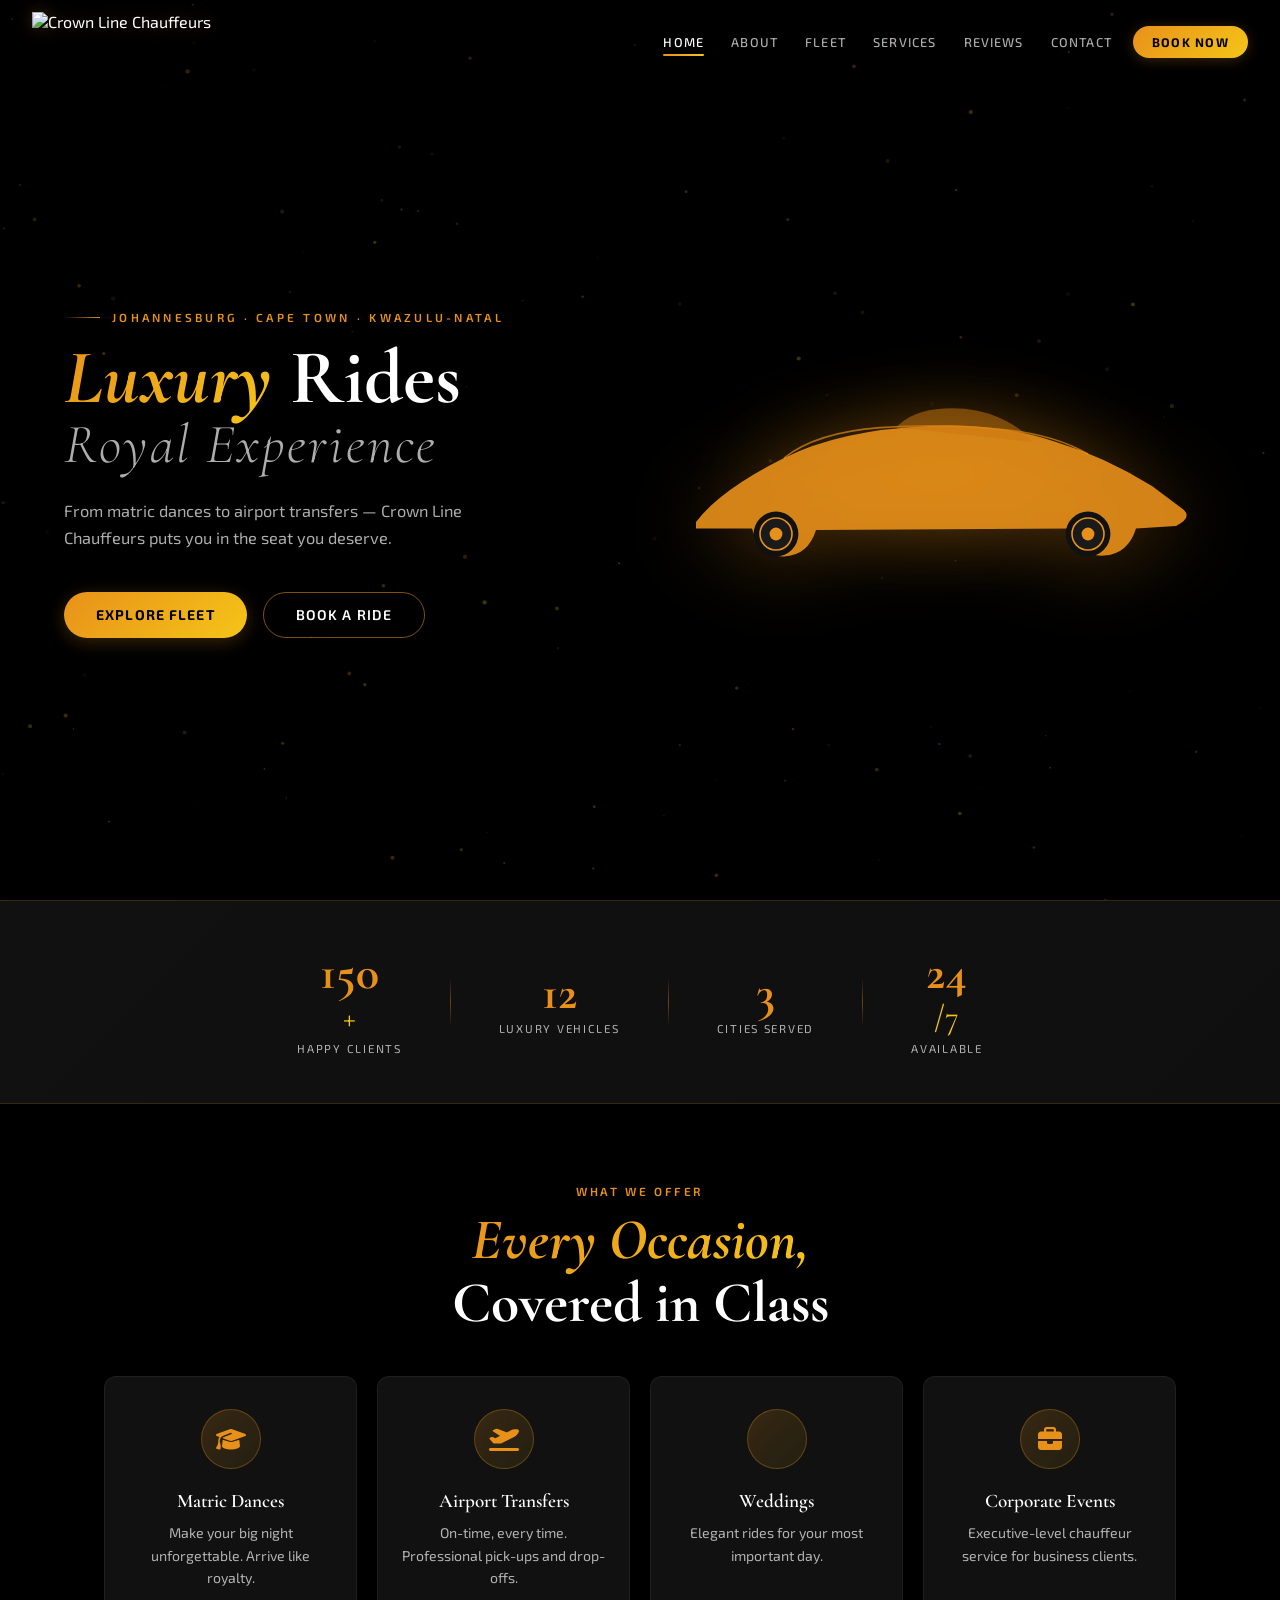
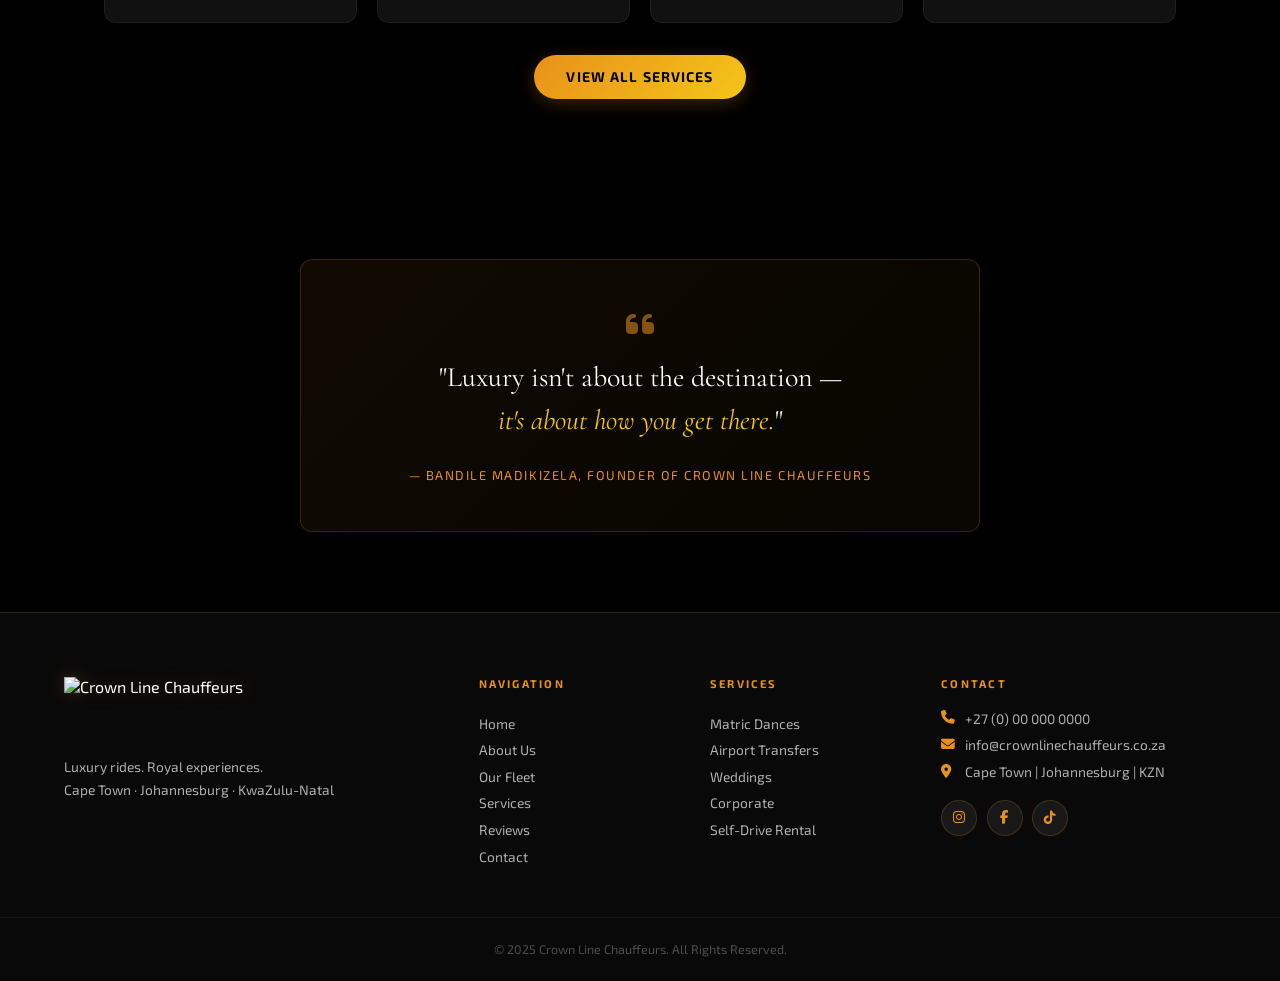
==== index.html @ db068419 "Add files via upload" ====
<!DOCTYPE html>
<html lang="en">
<head>
  <meta charset="UTF-8"/>
  <meta name="viewport" content="width=device-width, initial-scale=1.0"/>
  <title>Crown Line Chauffeurs — Luxury Rides, Royal Experience</title>
  <link rel="stylesheet" href="style.css"/>
  <link href="https://fonts.googleapis.com/css2?family=Cormorant+Garamond:ital,wght@0,300;0,400;0,600;0,700;1,300;1,400;1,600;1,700&family=Exo+2:wght@200;300;400;500;600;700&family=Bebas+Neue&display=swap" rel="stylesheet"/>
  <link rel="stylesheet" href="https://cdnjs.cloudflare.com/ajax/libs/font-awesome/6.5.0/css/all.min.css"/>
</head>
<body>
<canvas id="bgCanvas"></canvas>

<!-- PAGE TRANSITION WIPE -->
<div class="page-wipe" id="pageWipe"></div>

<!-- ══ NAVBAR ══ -->
<nav id="navbar">
  <div class="nav-inner">
    <a href="#" class="nav-logo" onclick="navigateTo('home');return false;">
      <img src="logo.png" alt="Crown Line Chauffeurs"/>
    </a>
    <button class="hamburger" id="hamburger" aria-label="Menu">
      <span></span><span></span><span></span>
    </button>
    <ul class="nav-links" id="navLinks">
      <li><a href="#" class="nav-link active" data-page="home"     onclick="navigateTo('home');return false;">Home</a></li>
      <li><a href="#" class="nav-link"        data-page="about"    onclick="navigateTo('about');return false;">About</a></li>
      <li><a href="#" class="nav-link"        data-page="fleet"    onclick="navigateTo('fleet');return false;">Fleet</a></li>
      <li><a href="#" class="nav-link"        data-page="services" onclick="navigateTo('services');return false;">Services</a></li>
      <li><a href="#" class="nav-link"        data-page="reviews"  onclick="navigateTo('reviews');return false;">Reviews</a></li>
      <li><a href="#" class="nav-link"        data-page="contact"  onclick="navigateTo('contact');return false;">Contact</a></li>
      <li><a href="#" class="nav-cta"                              onclick="navigateTo('contact');return false;">Book Now</a></li>
    </ul>
  </div>
</nav>

<!-- ══════════════ PAGE: HOME ══════════════ -->
<section id="page-home" class="page active">
  <div class="hero">
    <div class="hero-content reveal">
      <p class="hero-sub">Johannesburg · Cape Town · KwaZulu-Natal</p>
      <h1 class="hero-title"><em>Luxury</em> Rides<br/><span>Royal Experience</span></h1>
      <p class="hero-desc">From matric dances to airport transfers — Crown Line Chauffeurs puts you in the seat you deserve.</p>
      <div class="hero-btns">
        <button class="btn-primary" onclick="navigateTo('fleet')">Explore Fleet</button>
        <button class="btn-outline" onclick="navigateTo('contact')">Book a Ride</button>
      </div>
    </div>
    <div class="hero-car reveal-right">
      <div class="car-glow"></div>
      <svg class="car-svg" viewBox="0 0 700 280" fill="none" xmlns="http://www.w3.org/2000/svg">
        <path d="M50 200 Q80 160 160 120 Q230 85 340 80 Q430 76 500 100 Q560 118 620 155 L660 185 Q670 195 650 205 L600 208 Q590 240 560 242 Q530 244 520 208 L200 210 Q190 242 160 243 Q130 244 120 208 L50 208 Z" fill="#E8911A" opacity="0.9"/>
        <path d="M160 120 Q200 88 280 82 Q360 76 440 85 Q500 92 540 115" stroke="#FF9F1C" stroke-width="2" fill="none" opacity="0.6"/>
        <path d="M300 82 Q320 60 360 58 Q400 56 430 70 Q460 84 470 100" fill="#CC7A10" opacity="0.5"/>
        <ellipse cx="150" cy="215" rx="28" ry="28" fill="#111"/>
        <ellipse cx="150" cy="215" rx="20" ry="20" fill="#1a1a1a" stroke="#E8911A" stroke-width="2"/>
        <ellipse cx="150" cy="215" rx="8" ry="8" fill="#E8911A"/>
        <ellipse cx="540" cy="215" rx="28" ry="28" fill="#111"/>
        <ellipse cx="540" cy="215" rx="20" ry="20" fill="#1a1a1a" stroke="#E8911A" stroke-width="2"/>
        <ellipse cx="540" cy="215" rx="8" ry="8" fill="#E8911A"/>
      </svg>
    </div>
  </div>

  <!-- STATS -->
  <div class="stats-strip reveal-up">
    <div class="stat-item"><span class="stat-num" data-target="150">0</span><span class="stat-plus">+</span><span class="stat-label">Happy Clients</span></div>
    <div class="stat-divider"></div>
    <div class="stat-item"><span class="stat-num" data-target="12">0</span><span class="stat-label">Luxury Vehicles</span></div>
    <div class="stat-divider"></div>
    <div class="stat-item"><span class="stat-num" data-target="3">0</span><span class="stat-label">Cities Served</span></div>
    <div class="stat-divider"></div>
    <div class="stat-item"><span class="stat-num" data-target="24">0</span><span class="stat-plus">/7</span><span class="stat-label">Available</span></div>
  </div>

  <!-- SERVICE TEASERS -->
  <div class="home-services">
    <p class="section-tag">What We Offer</p>
    <h2 class="section-title"><em>Every Occasion,</em><br/>Covered in Class</h2>
    <div class="services-grid-home">
      <div class="s-card reveal-up" style="--delay:0s"><div class="s-icon"><i class="fas fa-graduation-cap"></i></div><h3>Matric Dances</h3><p>Make your big night unforgettable. Arrive like royalty.</p></div>
      <div class="s-card reveal-up" style="--delay:0.1s"><div class="s-icon"><i class="fas fa-plane-departure"></i></div><h3>Airport Transfers</h3><p>On-time, every time. Professional pick-ups and drop-offs.</p></div>
      <div class="s-card reveal-up" style="--delay:0.2s"><div class="s-icon"><i class="fas fa-rings-wedding"></i></div><h3>Weddings</h3><p>Elegant rides for your most important day.</p></div>
      <div class="s-card reveal-up" style="--delay:0.3s"><div class="s-icon"><i class="fas fa-briefcase"></i></div><h3>Corporate Events</h3><p>Executive-level chauffeur service for business clients.</p></div>
    </div>
    <button class="btn-primary" onclick="navigateTo('services')" style="margin-top:2rem;">View All Services</button>
  </div>

  <!-- QUOTE -->
  <div class="quote-section reveal-up">
    <div class="quote-inner">
      <i class="fas fa-quote-left quote-icon"></i>
      <blockquote>"Luxury isn't about the destination —<br/><em>it's about how you get there.</em>"</blockquote>
      <p class="quote-author">— Bandile Madikizela, Founder of Crown Line Chauffeurs</p>
    </div>
  </div>
</section>

<!-- ══════════════ PAGE: ABOUT ══════════════ -->
<section id="page-about" class="page">
  <div class="page-header">
    <p class="section-tag">Our Story</p>
    <h2 class="section-title"><em>Who We Are</em></h2>
  </div>
  <div class="about-grid">
    <div class="about-image-col reveal">
      <div class="about-img-frame">
        <img id="bandilePhoto" src="" alt="Bandile Madikizela — Founder"/>
      </div>
      <div class="about-accent-box"><span class="accent-num">2+</span><span class="accent-text">Years of Excellence</span></div>
    </div>
    <div class="about-text-col reveal">
      <p class="section-tag">The Crown Line Story</p>
      <h3 class="about-heading">From Passion to<br/><em>Prestige</em></h3>
      <p class="about-body">Crown Line Chauffeurs was born from one man's deep love for cars. Bandile Madikizela, the founder and driving force behind the brand, grew up with an unshakeable passion for automobiles — their power, their elegance, and the feeling they create.</p>
      <p class="about-body">In 2023, Bandile turned that passion into purpose. He wanted to give everyone — not just the ultra-wealthy — a chance to experience the thrill and luxury of being driven in a world-class vehicle. Whether it's a matric dance, a wedding, a corporate event, or simply a journey in style, Crown Line Chauffeurs delivers that royal experience every single time.</p>
      <p class="about-body">Today, Crown Line operates across Cape Town, Johannesburg and KwaZulu-Natal — with a hand-picked fleet of premium vehicles, a team of professional chauffeurs, and an unwavering commitment to making every ride extraordinary.</p>
      <div class="about-values">
        <div class="value-pill"><i class="fas fa-shield-halved"></i> Safety First</div>
        <div class="value-pill"><i class="fas fa-star"></i> Premium Quality</div>
        <div class="value-pill"><i class="fas fa-clock"></i> Always On Time</div>
        <div class="value-pill"><i class="fas fa-handshake"></i> White-Glove Service</div>
      </div>
    </div>
  </div>

  <!-- BANDILE PROFILE -->
  <div class="martin-section reveal-up">
    <div class="martin-card">
      <div class="martin-avatar">
        <img id="bandileAvatar" src="" alt="Bandile Madikizela"/>
      </div>
      <div class="martin-info">
        <h3>Bandile Madikizela</h3>
        <p class="martin-role">Founder &amp; CEO</p>
        <p class="martin-bio">"I started Crown Line because I believe everyone deserves to experience the feeling of arriving in style. Cars aren't just machines — they're experiences. And I want every client to feel that from the moment we pick them up."</p>
        <div class="martin-socials">
          <a href="#"><i class="fab fa-instagram"></i></a>
          <a href="#"><i class="fab fa-linkedin-in"></i></a>
          <a href="#"><i class="fab fa-whatsapp"></i></a>
        </div>
      </div>
    </div>
  </div>

  <!-- TIMELINE -->
  <div class="timeline-section">
    <p class="section-tag">Milestones</p>
    <h2 class="section-title">Our <em>Journey</em></h2>
    <div class="timeline">
      <div class="t-item reveal-up" style="--delay:0s"><div class="t-dot"></div><div class="t-content"><span class="t-year">2023</span><h4>Crown Line Founded</h4><p>Bandile launched Crown Line Chauffeurs in Cape Town with a single vehicle and a vision to redefine luxury transport.</p></div></div>
      <div class="t-item reveal-up" style="--delay:0.15s"><div class="t-dot"></div><div class="t-content"><span class="t-year">2023</span><h4>First Matric Dance Season</h4><p>Served 30+ students in their first matric season across the Western Cape — the reviews were glowing.</p></div></div>
      <div class="t-item reveal-up" style="--delay:0.3s"><div class="t-dot"></div><div class="t-content"><span class="t-year">2024</span><h4>Expansion to Johannesburg</h4><p>Opened operations in Joburg — bringing Crown Line luxury to the economic capital of South Africa.</p></div></div>
      <div class="t-item reveal-up" style="--delay:0.45s"><div class="t-dot"></div><div class="t-content"><span class="t-year">2024</span><h4>KwaZulu-Natal Launch</h4><p>Extended the fleet and footprint to KZN — serving Durban and surrounding areas with the same Crown Line excellence.</p></div></div>
      <div class="t-item reveal-up" style="--delay:0.6s"><div class="t-dot"></div><div class="t-content"><span class="t-year">2025</span><h4>150+ Clients &amp; Counting</h4><p>A national brand built on word-of-mouth, passion and an obsession with every detail.</p></div></div>
    </div>
  </div>
</section>

<!-- ══════════════ PAGE: FLEET ══════════════ -->
<section id="page-fleet" class="page">
  <div class="page-header">
    <p class="section-tag">Our Collection</p>
    <h2 class="section-title"><em>The Fleet</em></h2>
  </div>
  <div class="fleet-filters">
    <button class="filter-btn active" data-filter="all">All Vehicles</button>
    <button class="filter-btn" data-filter="sedan">Sedan</button>
    <button class="filter-btn" data-filter="suv">SUV</button>
    <button class="filter-btn" data-filter="luxury">Luxury</button>
    <button class="filter-btn" data-filter="sport">Sport</button>
  </div>
  <div class="fleet-grid" id="fleetGrid"></div>
  <div class="fleet-empty" id="fleetEmpty" style="display:none;"><i class="fas fa-car-side"></i><p>No vehicles in this category yet.</p></div>
  <!-- CAR MODAL -->
  <div class="car-modal" id="carModal">
    <div class="car-modal-inner">
      <button class="modal-close" onclick="closeCarModal()"><i class="fas fa-times"></i></button>
      <div class="modal-img-wrap"><img id="modalImg" src="" alt=""/><div class="modal-badge" id="modalCategory"></div></div>
      <div class="modal-details">
        <h2 id="modalName"></h2>
        <p id="modalYear" class="modal-year"></p>
        <div class="modal-specs" id="modalSpecs"></div>
        <p id="modalDesc" class="modal-desc"></p>
        <div class="modal-price" id="modalPrice"></div>
        <button class="btn-primary" onclick="navigateTo('contact');closeCarModal()">Book This Vehicle</button>
      </div>
    </div>
  </div>
</section>

<!-- ══════════════ PAGE: SERVICES ══════════════ -->
<section id="page-services" class="page">
  <div class="page-header">
    <p class="section-tag">What We Do</p>
    <h2 class="section-title"><em>Our Services</em></h2>
  </div>
  <div class="services-hero-text reveal"><p>At Crown Line Chauffeurs, we go beyond car rentals. We craft experiences. Every detail — from the vehicle you choose to the moment we open your door — is designed to exceed your expectations.</p></div>
  <div class="services-big-grid">
    <div class="srv-big-card reveal-up" style="--delay:0s">
      <div class="srv-icon-wrap"><i class="fas fa-graduation-cap"></i></div>
      <div class="srv-content"><h3>Matric Dances</h3><p>Your matric dance is a once-in-a-lifetime moment. We make sure your arrival matches the occasion.</p>
        <ul><li><i class="fas fa-check"></i> Red carpet arrival experience</li><li><i class="fas fa-check"></i> Decorated vehicles on request</li><li><i class="fas fa-check"></i> Professional chauffeur in formal attire</li><li><i class="fas fa-check"></i> Return drop-off included</li></ul>
      </div>
    </div>
    <div class="srv-big-card reveal-up" style="--delay:0.1s">
      <div class="srv-icon-wrap"><i class="fas fa-plane-departure"></i></div>
      <div class="srv-content"><h3>Airport Transfers</h3><p>Start and end your journey the right way. We track your flight and ensure a seamless experience.</p>
        <ul><li><i class="fas fa-check"></i> Flight tracking included</li><li><i class="fas fa-check"></i> Meet &amp; greet at arrivals</li><li><i class="fas fa-check"></i> Luggage assistance</li><li><i class="fas fa-check"></i> All major airports covered</li></ul>
      </div>
    </div>
    <div class="srv-big-card reveal-up" style="--delay:0.2s">
      <div class="srv-icon-wrap"><i class="fas fa-rings-wedding"></i></div>
      <div class="srv-content"><h3>Weddings &amp; Events</h3><p>Elegant, beautifully presented vehicles and professional chauffeurs for your most important day.</p>
        <ul><li><i class="fas fa-check"></i> Ribbon &amp; floral decoration</li><li><i class="fas fa-check"></i> Multi-vehicle packages</li><li><i class="fas fa-check"></i> Bridal party transport</li><li><i class="fas fa-check"></i> Venue coordination</li></ul>
      </div>
    </div>
    <div class="srv-big-card reveal-up" style="--delay:0.3s">
      <div class="srv-icon-wrap"><i class="fas fa-briefcase"></i></div>
      <div class="srv-content"><h3>Corporate &amp; Executive</h3><p>Impress clients and partners with world-class transport. Strict confidentiality guaranteed.</p>
        <ul><li><i class="fas fa-check"></i> Discretion guaranteed</li><li><i class="fas fa-check"></i> Wi-Fi equipped vehicles</li><li><i class="fas fa-check"></i> Corporate billing available</li><li><i class="fas fa-check"></i> Monthly retainer packages</li></ul>
      </div>
    </div>
    <div class="srv-big-card reveal-up" style="--delay:0.4s">
      <div class="srv-icon-wrap"><i class="fas fa-champagne-glasses"></i></div>
      <div class="srv-content"><h3>Celebrations &amp; Night Out</h3><p>Birthdays, anniversaries, year-end functions — arrive and depart in true Crown Line fashion.</p>
        <ul><li><i class="fas fa-check"></i> Flexible hours</li><li><i class="fas fa-check"></i> Multiple stops included</li><li><i class="fas fa-check"></i> Complimentary refreshments</li><li><i class="fas fa-check"></i> Safe, sober chauffeur always</li></ul>
      </div>
    </div>
    <div class="srv-big-card reveal-up" style="--delay:0.5s">
      <div class="srv-icon-wrap"><i class="fas fa-key"></i></div>
      <div class="srv-content"><h3>Self-Drive Rental</h3><p>Prefer the wheel yourself? Our select fleet is available for self-drive with full insurance cover.</p>
        <ul><li><i class="fas fa-check"></i> Full insurance included</li><li><i class="fas fa-check"></i> Daily &amp; weekend rates</li><li><i class="fas fa-check"></i> Valid SA licence required</li><li><i class="fas fa-check"></i> Delivery to your location</li></ul>
      </div>
    </div>
  </div>
  <!-- PRICING -->
  <div class="pricing-strip reveal-up">
    <div class="pricing-header"><p class="section-tag">Transparent Pricing</p><h2 class="section-title">Simple <em>Packages</em></h2></div>
    <div class="pricing-cards">
      <div class="price-card">
        <p class="price-tier">Standard</p>
        <div class="price-amount">From <span>R1,200</span></div>
        <p class="price-sub">per event / transfer</p>
        <ul><li>Executive Sedan</li><li>Professional Chauffeur</li><li>Up to 3 Hours</li><li>Water Provided</li></ul>
        <button class="btn-outline" onclick="navigateTo('contact')">Enquire</button>
      </div>
      <div class="price-card featured">
        <p class="price-badge">Most Popular</p>
        <p class="price-tier">Premium</p>
        <div class="price-amount">From <span>R2,500</span></div>
        <p class="price-sub">per event / transfer</p>
        <ul><li>Luxury SUV or Sedan</li><li>Senior Chauffeur</li><li>Up to 6 Hours</li><li>Refreshments Included</li><li>Meet &amp; Greet</li></ul>
        <button class="btn-primary" onclick="navigateTo('contact')">Book Now</button>
      </div>
      <div class="price-card">
        <p class="price-tier">Elite</p>
        <div class="price-amount">From <span>R4,500</span></div>
        <p class="price-sub">per event / transfer</p>
        <ul><li>Top-Tier Exotic Vehicle</li><li>Personal Chauffeur</li><li>Full Day (10h)</li><li>Full Hospitality Package</li><li>Red Carpet Service</li></ul>
        <button class="btn-outline" onclick="navigateTo('contact')">Enquire</button>
      </div>
    </div>
  </div>
</section>

<!-- ══════════════ PAGE: REVIEWS ══════════════ -->
<section id="page-reviews" class="page">
  <div class="page-header">
    <p class="section-tag">Client Testimonials</p>
    <h2 class="section-title">What People <em>Say</em></h2>
  </div>
  <div class="reviews-intro reveal-up"><p>Every Crown Line ride is crafted to exceed expectations. Don't take our word for it — here's what our clients across South Africa have to say.</p></div>

  <!-- STAR RATING SUMMARY -->
  <div class="rating-summary reveal-up">
    <div class="rating-score">4.9</div>
    <div class="rating-right">
      <div class="stars-row"><i class="fas fa-star"></i><i class="fas fa-star"></i><i class="fas fa-star"></i><i class="fas fa-star"></i><i class="fas fa-star-half-stroke"></i></div>
      <p>Based on 120+ verified reviews</p>
      <div class="rating-platforms">
        <span><i class="fab fa-google"></i> Google</span>
        <span><i class="fab fa-facebook-f"></i> Facebook</span>
        <span><i class="fab fa-instagram"></i> Instagram</span>
      </div>
    </div>
  </div>

  <!-- REVIEWS GRID -->
  <div class="reviews-grid">
    <div class="review-card reveal-up" style="--delay:0s">
      <div class="review-header">
        <div class="reviewer-avatar" style="background:linear-gradient(135deg,#E8911A,#F5C518)">TM</div>
        <div><p class="reviewer-name">Thandi Mokoena</p><p class="reviewer-loc"><i class="fas fa-location-dot"></i> Cape Town</p></div>
        <div class="review-stars"><i class="fas fa-star"></i><i class="fas fa-star"></i><i class="fas fa-star"></i><i class="fas fa-star"></i><i class="fas fa-star"></i></div>
      </div>
      <p class="review-tag">Matric Dance</p>
      <p class="review-text">"My daughter's matric dance arrival was absolutely incredible. The car was immaculate, the chauffeur was professional and so kind. She felt like a celebrity. 100% will be using Crown Line again!"</p>
      <p class="review-date">November 2024</p>
    </div>
    <div class="review-card reveal-up" style="--delay:0.1s">
      <div class="review-header">
        <div class="reviewer-avatar" style="background:linear-gradient(135deg,#3a7bd5,#00d2ff)">KN</div>
        <div><p class="reviewer-name">Kagiso Nkosi</p><p class="reviewer-loc"><i class="fas fa-location-dot"></i> Johannesburg</p></div>
        <div class="review-stars"><i class="fas fa-star"></i><i class="fas fa-star"></i><i class="fas fa-star"></i><i class="fas fa-star"></i><i class="fas fa-star"></i></div>
      </div>
      <p class="review-tag">Corporate Transfer</p>
      <p class="review-text">"Used Crown Line for a high-profile client pickup from OR Tambo. Punctual, discreet, and the vehicle was spotless. Our client was beyond impressed. Crown Line is now our go-to for all executive transport."</p>
      <p class="review-date">August 2024</p>
    </div>
    <div class="review-card reveal-up" style="--delay:0.2s">
      <div class="review-header">
        <div class="reviewer-avatar" style="background:linear-gradient(135deg,#f953c6,#b91d73)">NZ</div>
        <div><p class="reviewer-name">Nokwanda Zulu</p><p class="reviewer-loc"><i class="fas fa-location-dot"></i> KwaZulu-Natal</p></div>
        <div class="review-stars"><i class="fas fa-star"></i><i class="fas fa-star"></i><i class="fas fa-star"></i><i class="fas fa-star"></i><i class="fas fa-star"></i></div>
      </div>
      <p class="review-tag">Wedding</p>
      <p class="review-text">"Words cannot describe how beautiful everything was. The Range Rover was decorated exactly as I asked, and the chauffeur made us feel so special. Our whole bridal party arrived in pure class. Thank you Bandile and the team!"</p>
      <p class="review-date">June 2024</p>
    </div>
    <div class="review-card reveal-up" style="--delay:0.3s">
      <div class="review-header">
        <div class="reviewer-avatar" style="background:linear-gradient(135deg,#11998e,#38ef7d)">LD</div>
        <div><p class="reviewer-name">Liam de Villiers</p><p class="reviewer-loc"><i class="fas fa-location-dot"></i> Cape Town</p></div>
        <div class="review-stars"><i class="fas fa-star"></i><i class="fas fa-star"></i><i class="fas fa-star"></i><i class="fas fa-star"></i><i class="fas fa-star"></i></div>
      </div>
      <p class="review-tag">Airport Transfer</p>
      <p class="review-text">"Booked a late-night airport pickup and was genuinely shocked at how smooth it was. My driver tracked my flight and was waiting before I even reached arrivals. Comfortable, professional and honestly the best airport experience I've had in SA."</p>
      <p class="review-date">October 2024</p>
    </div>
    <div class="review-card reveal-up" style="--delay:0.4s">
      <div class="review-header">
        <div class="reviewer-avatar" style="background:linear-gradient(135deg,#f7971e,#ffd200)">PM</div>
        <div><p class="reviewer-name">Priya Maharaj</p><p class="reviewer-loc"><i class="fas fa-location-dot"></i> Durban, KZN</p></div>
        <div class="review-stars"><i class="fas fa-star"></i><i class="fas fa-star"></i><i class="fas fa-star"></i><i class="fas fa-star"></i><i class="fas fa-star"></i></div>
      </div>
      <p class="review-tag">Birthday Celebration</p>
      <p class="review-text">"Surprised my mum with a Crown Line experience for her 60th birthday and she was in tears — happy tears! The Bentley was breathtaking and the chauffeur even had flowers waiting inside. This company goes above and beyond."</p>
      <p class="review-date">March 2024</p>
    </div>
    <div class="review-card reveal-up" style="--delay:0.5s">
      <div class="review-header">
        <div class="reviewer-avatar" style="background:linear-gradient(135deg,#834d9b,#d04ed6)">SM</div>
        <div><p class="reviewer-name">Sipho Mahlangu</p><p class="reviewer-loc"><i class="fas fa-location-dot"></i> Johannesburg</p></div>
        <div class="review-stars"><i class="fas fa-star"></i><i class="fas fa-star"></i><i class="fas fa-star"></i><i class="fas fa-star"></i><i class="fas fa-star-half-stroke"></i></div>
      </div>
      <p class="review-tag">Self-Drive Rental</p>
      <p class="review-text">"Rented the AMG GT for the weekend — best decision of my life. The car was in perfect condition, no hidden fees, and the delivery to my door was seamless. Crown Line treats you like family. Already planning my next rental."</p>
      <p class="review-date">January 2025</p>
    </div>
  </div>

  <!-- CTA -->
  <div class="reviews-cta reveal-up">
    <h3>Ready to Write Your Own <em>Story?</em></h3>
    <p>Join over 150 satisfied clients who've experienced the Crown Line difference.</p>
    <button class="btn-primary" onclick="navigateTo('contact')">Book Your Ride <i class="fas fa-arrow-right"></i></button>
  </div>
</section>

<!-- ══════════════ PAGE: CONTACT ══════════════ -->
<section id="page-contact" class="page">
  <div class="page-header">
    <p class="section-tag">Get In Touch</p>
    <h2 class="section-title"><em>Book Your Ride</em></h2>
  </div>
  <div class="contact-grid">
    <div class="contact-info-col reveal">
      <h3>Let's Make It <em>Happen</em></h3>
      <p>Ready to experience the Crown Line difference? We're nationwide — reach out whichever way suits you best.</p>

      <!-- LOCATIONS -->
      <div class="locations-block">
        <div class="location-item active-loc">
          <div class="loc-dot"></div>
          <div>
            <strong>Cape Town <span class="hq-badge">HQ</span></strong>
            <p>Western Cape — Our home base &amp; flagship operation</p>
          </div>
        </div>
        <div class="location-item">
          <div class="loc-dot"></div>
          <div>
            <strong>Johannesburg</strong>
            <p>Gauteng — Serving Joburg &amp; surrounding areas</p>
          </div>
        </div>
        <div class="location-item">
          <div class="loc-dot"></div>
          <div>
            <strong>KwaZulu-Natal</strong>
            <p>Durban &amp; surrounds — Premium rides across KZN</p>
          </div>
        </div>
      </div>

      <div class="contact-details">
        <div class="contact-item"><div class="c-icon"><i class="fas fa-phone"></i></div><div><span>Call Us</span><a href="tel:+27000000000">+27 (0) 00 000 0000</a></div></div>
        <div class="contact-item"><div class="c-icon"><i class="fab fa-whatsapp"></i></div><div><span>WhatsApp</span><a href="https://wa.me/27000000000">Chat on WhatsApp</a></div></div>
        <div class="contact-item"><div class="c-icon"><i class="fas fa-envelope"></i></div><div><span>Email</span><a href="mailto:info@crownlinechauffeurs.co.za">info@crownlinechauffeurs.co.za</a></div></div>
      </div>
      <div class="social-row">
        <a href="#" class="social-icon"><i class="fab fa-instagram"></i></a>
        <a href="#" class="social-icon"><i class="fab fa-facebook-f"></i></a>
        <a href="#" class="social-icon"><i class="fab fa-tiktok"></i></a>
        <a href="#" class="social-icon"><i class="fab fa-whatsapp"></i></a>
      </div>
    </div>
    <div class="contact-form-col reveal">
      <form class="contact-form" id="contactForm" onsubmit="handleFormSubmit(event)">
        <div class="form-row">
          <div class="form-group"><label>Full Name</label><input type="text" placeholder="Your Name" required/></div>
          <div class="form-group"><label>Phone Number</label><input type="tel" placeholder="+27 000 000 000" required/></div>
        </div>
        <div class="form-group"><label>Email Address</label><input type="email" placeholder="yourname@email.com" required/></div>
        <div class="form-row">
          <div class="form-group"><label>Service</label><select required><option value="">Select a Service</option><option>Matric Dance</option><option>Airport Transfer</option><option>Wedding</option><option>Corporate Event</option><option>Celebration / Night Out</option><option>Self-Drive Rental</option><option>Other</option></select></div>
          <div class="form-group"><label>Event Date</label><input type="date" required/></div>
        </div>
        <div class="form-row">
          <div class="form-group"><label>Your City</label><select><option value="">Select City</option><option>Cape Town</option><option>Johannesburg</option><option>KwaZulu-Natal / Durban</option><option>Other</option></select></div>
          <div class="form-group"><label>Vehicle Preference</label><select><option value="">Any Vehicle</option><option>Sedan</option><option>SUV</option><option>Luxury / Exotic</option><option>No Preference</option></select></div>
        </div>
        <div class="form-group"><label>Message</label><textarea rows="4" placeholder="Tell us more about your booking requirements..."></textarea></div>
        <button type="submit" class="btn-primary full-width">Send Enquiry <i class="fas fa-arrow-right"></i></button>
      </form>
      <div class="form-success" id="formSuccess" style="display:none;">
        <i class="fas fa-circle-check"></i>
        <h3>Enquiry Sent!</h3>
        <p>Thank you for reaching out. Bandile and the Crown Line team will be in touch within 24 hours.</p>
      </div>
    </div>
  </div>
</section>

<!-- ══ FOOTER ══ -->
<footer id="siteFooter">
  <div class="footer-inner">
    <div class="footer-brand">
      <img src="logo.png" alt="Crown Line Chauffeurs" class="footer-logo"/>
      <p>Luxury rides. Royal experiences.<br/>Cape Town · Johannesburg · KwaZulu-Natal</p>
    </div>
    <div class="footer-links"><h4>Navigation</h4>
      <a href="#" onclick="navigateTo('home')">Home</a>
      <a href="#" onclick="navigateTo('about')">About Us</a>
      <a href="#" onclick="navigateTo('fleet')">Our Fleet</a>
      <a href="#" onclick="navigateTo('services')">Services</a>
      <a href="#" onclick="navigateTo('reviews')">Reviews</a>
      <a href="#" onclick="navigateTo('contact')">Contact</a>
    </div>
    <div class="footer-links"><h4>Services</h4>
      <a href="#" onclick="navigateTo('services')">Matric Dances</a>
      <a href="#" onclick="navigateTo('services')">Airport Transfers</a>
      <a href="#" onclick="navigateTo('services')">Weddings</a>
      <a href="#" onclick="navigateTo('services')">Corporate</a>
      <a href="#" onclick="navigateTo('services')">Self-Drive Rental</a>
    </div>
    <div class="footer-contact-col"><h4>Contact</h4>
      <p><i class="fas fa-phone"></i> +27 (0) 00 000 0000</p>
      <p><i class="fas fa-envelope"></i> info@crownlinechauffeurs.co.za</p>
      <p><i class="fas fa-location-dot"></i> Cape Town | Johannesburg | KZN</p>
      <div class="footer-socials">
        <a href="#"><i class="fab fa-instagram"></i></a>
        <a href="#"><i class="fab fa-facebook-f"></i></a>
        <a href="#"><i class="fab fa-tiktok"></i></a>
      </div>
    </div>
  </div>
  <div class="footer-bottom">
    <p>© 2025 Crown Line Chauffeurs. All Rights Reserved.</p>
  </div>
</footer>

<!-- CAR MODAL (outside section so it overlays everything) -->
<div class="toast" id="toast"></div>

<script>
  // Inject Bandile photo
  const BANDILE_SRC = "[data-uri]";
  document.addEventListener('DOMContentLoaded', () => {
    const els = document.querySelectorAll('#bandilePhoto, #bandileAvatar');
    els.forEach(el => el.src = BANDILE_SRC);
  });
</script>
<script src="script.js"></script>
</body>
</html>
---- style.css ----
:root {
  --black:#000000;--dark:#090909;--dark2:#111111;--dark3:#181818;
  --orange:#E8911A;--orange-lite:#FF9F1C;--gold:#F5C518;
  --white:#FFFFFF;--white-dim:rgba(255,255,255,0.68);
  --orange-glow:rgba(232,145,26,0.25);
  --nav-h:80px;
  --font-display:'Cormorant Garamond',Georgia,serif;
  --font-ui:'Exo 2',sans-serif;
  --font-impact:'Bebas Neue',sans-serif;
  --radius:12px;--radius-sm:8px;--ease:cubic-bezier(0.4,0,0.2,1);
}
*,*::before,*::after{box-sizing:border-box;margin:0;padding:0}
html{scroll-behavior:smooth}
body{font-family:var(--font-ui);background:var(--black);color:var(--white);min-height:100vh;overflow-x:hidden}
a{text-decoration:none;color:inherit}img{max-width:100%;display:block}
button{cursor:pointer;border:none;outline:none;background:none;font-family:var(--font-ui)}
ul{list-style:none}
input,select,textarea{font-family:var(--font-ui);background:var(--dark3);border:1px solid rgba(255,255,255,0.1);color:var(--white);border-radius:var(--radius-sm);padding:0.75rem 1rem;width:100%;font-size:0.95rem;transition:border-color 0.3s,box-shadow 0.3s;outline:none}
input:focus,select:focus,textarea:focus{border-color:var(--orange);box-shadow:0 0 0 3px var(--orange-glow)}
select option{background:var(--dark3)}textarea{resize:vertical}
#bgCanvas{position:fixed;inset:0;z-index:0;pointer-events:none;opacity:0.45}

/* PAGE WIPE */
.page-wipe{position:fixed;inset:0;z-index:1800;background:linear-gradient(135deg,#000 0%,#1a0800 50%,#000 100%);pointer-events:none;transform:scaleX(0);transform-origin:left}
.page-wipe.wiping-in{animation:wipe-in 0.36s var(--ease) forwards}
.page-wipe.wiping-out{animation:wipe-out 0.36s var(--ease) forwards}
@keyframes wipe-in{from{transform:scaleX(0);transform-origin:left}to{transform:scaleX(1)}}
@keyframes wipe-out{from{transform:scaleX(1);transform-origin:right}to{transform:scaleX(0)}}

/* NAVBAR */
#navbar{position:fixed;top:0;left:0;right:0;z-index:900;height:var(--nav-h);padding:0 2rem;transition:background 0.3s,box-shadow 0.3s}
#navbar.scrolled{background:rgba(0,0,0,0.94);backdrop-filter:blur(20px);box-shadow:0 1px 0 rgba(232,145,26,0.25),0 4px 32px rgba(0,0,0,0.8)}
.nav-inner{max-width:1300px;margin:0 auto;height:100%;display:flex;align-items:center;justify-content:space-between;gap:1rem}
.nav-logo img{height:56px;width:auto;object-fit:contain;filter:drop-shadow(0 0 8px var(--orange-glow));transition:filter 0.3s,transform 0.3s}
.nav-logo:hover img{filter:drop-shadow(0 0 16px var(--orange));transform:scale(1.04)}
.nav-links{display:flex;align-items:center;gap:0.1rem;list-style:none}
.nav-link{font-size:0.8rem;font-weight:500;letter-spacing:0.09em;text-transform:uppercase;color:var(--white-dim);padding:0.5rem 0.8rem;border-radius:var(--radius-sm);position:relative;transition:color 0.25s}
.nav-link::after{content:'';position:absolute;bottom:2px;left:50%;right:50%;height:2px;background:linear-gradient(90deg,var(--orange),var(--gold));border-radius:2px;transition:left 0.3s var(--ease),right 0.3s var(--ease)}
.nav-link:hover,.nav-link.active{color:var(--white)}
.nav-link:hover::after,.nav-link.active::after{left:0.8rem;right:0.8rem}
.nav-cta{font-size:0.78rem;font-weight:700;letter-spacing:0.1em;text-transform:uppercase;padding:0.55rem 1.2rem;border-radius:50px;background:linear-gradient(135deg,var(--orange),var(--gold));color:var(--black);margin-left:0.4rem;transition:transform 0.25s,box-shadow 0.25s;box-shadow:0 2px 14px var(--orange-glow)}
.nav-cta:hover{transform:translateY(-2px);box-shadow:0 6px 24px rgba(232,145,26,0.5)}
.hamburger{display:none;flex-direction:column;gap:5px;padding:4px;z-index:10}
.hamburger span{display:block;width:26px;height:2px;background:var(--orange);border-radius:2px;transition:transform 0.3s,opacity 0.3s}
.hamburger.open span:nth-child(1){transform:translateY(7px) rotate(45deg)}
.hamburger.open span:nth-child(2){opacity:0}
.hamburger.open span:nth-child(3){transform:translateY(-7px) rotate(-45deg)}

/* PAGES */
.page{display:none;min-height:100vh;padding-top:var(--nav-h);position:relative;z-index:1}
.page.active{display:block;animation:page-fade-in 0.5s ease forwards}
@keyframes page-fade-in{from{opacity:0;transform:translateY(14px)}to{opacity:1;transform:translateY(0)}}

/* BUTTONS */
.btn-primary{display:inline-flex;align-items:center;gap:0.5rem;background:linear-gradient(135deg,var(--orange),var(--gold));color:var(--black);font-family:var(--font-ui);font-weight:700;font-size:0.88rem;letter-spacing:0.08em;text-transform:uppercase;padding:0.85rem 2rem;border-radius:50px;border:none;cursor:pointer;transition:transform 0.25s,box-shadow 0.25s;box-shadow:0 4px 18px var(--orange-glow);white-space:nowrap}
.btn-primary:hover{transform:translateY(-3px);box-shadow:0 8px 30px rgba(232,145,26,0.55)}
.btn-outline{display:inline-flex;align-items:center;gap:0.5rem;background:transparent;color:var(--white);font-family:var(--font-ui);font-weight:600;font-size:0.88rem;letter-spacing:0.08em;text-transform:uppercase;padding:0.83rem 2rem;border-radius:50px;border:1.5px solid rgba(232,145,26,0.55);cursor:pointer;transition:all 0.25s;white-space:nowrap}
.btn-outline:hover{border-color:var(--orange);color:var(--orange);background:var(--orange-glow);transform:translateY(-3px)}
.full-width{width:100%;justify-content:center}

/* TYPOGRAPHY */
.section-tag{font-size:0.74rem;font-weight:600;letter-spacing:0.22em;text-transform:uppercase;color:var(--orange);margin-bottom:0.7rem}
.section-title{font-family:var(--font-display);font-weight:700;font-size:clamp(2rem,5vw,3.6rem);line-height:1.1;color:var(--white);margin-bottom:1.5rem}
.section-title em{font-style:italic;background:linear-gradient(135deg,var(--orange),var(--gold));-webkit-background-clip:text;-webkit-text-fill-color:transparent;background-clip:text}
.page-header{padding:3.5rem 2rem 2rem;text-align:center;max-width:760px;margin:0 auto}

/* HOME */
.hero{min-height:calc(100vh - var(--nav-h));display:grid;grid-template-columns:1fr 1fr;align-items:center;gap:2rem;padding:2rem 5% 4rem;max-width:1280px;margin:0 auto}
.hero-sub{font-size:0.73rem;font-weight:600;letter-spacing:0.28em;text-transform:uppercase;color:var(--orange);margin-bottom:1rem;display:flex;align-items:center;gap:0.75rem}
.hero-sub::before{content:'';display:block;width:36px;height:1.5px;background:linear-gradient(90deg,transparent,var(--orange))}
.hero-title{font-family:var(--font-display);font-weight:700;font-size:clamp(3rem,6vw,5.5rem);line-height:1;margin-bottom:1.5rem}
.hero-title em{font-style:italic;background:linear-gradient(135deg,var(--orange),var(--gold));-webkit-background-clip:text;-webkit-text-fill-color:transparent;background-clip:text}
.hero-title span{display:block;font-style:italic;font-weight:300;font-size:0.72em;color:var(--white-dim);letter-spacing:0.04em}
.hero-desc{font-size:1.02rem;line-height:1.7;color:var(--white-dim);max-width:440px;margin-bottom:2.5rem}
.hero-btns{display:flex;gap:1rem;flex-wrap:wrap}
.hero-car{position:relative;display:flex;align-items:center;justify-content:center}
.car-glow{position:absolute;width:80%;height:60%;background:radial-gradient(ellipse at center,rgba(232,145,26,0.35) 0%,transparent 70%);filter:blur(40px);animation:glow-pulse 3s ease-in-out infinite alternate;border-radius:50%}
@keyframes glow-pulse{from{opacity:0.6;transform:scale(0.95)}to{opacity:1;transform:scale(1.05)}}
.car-svg{width:100%;max-width:560px;animation:car-float 4s ease-in-out infinite alternate;filter:drop-shadow(0 8px 40px rgba(232,145,26,0.3))}
@keyframes car-float{from{transform:translateY(0)}to{transform:translateY(-18px)}}
.stats-strip{background:linear-gradient(135deg,var(--dark2),#0f0f0f);border-top:1px solid rgba(232,145,26,0.18);border-bottom:1px solid rgba(232,145,26,0.18);padding:2rem 5%;display:flex;align-items:center;justify-content:center;gap:0;flex-wrap:wrap}
.stat-item{display:flex;flex-direction:column;align-items:center;padding:1rem 3rem}
.stat-num{font-family:var(--font-display);font-size:3rem;font-weight:700;color:var(--orange);line-height:1}
.stat-plus{font-family:var(--font-display);font-size:2rem;color:var(--gold);vertical-align:super}
.stat-label{font-size:0.72rem;letter-spacing:0.15em;text-transform:uppercase;color:var(--white-dim);margin-top:0.3rem}
.stat-divider{width:1px;height:50px;background:linear-gradient(to bottom,transparent,rgba(232,145,26,0.4),transparent)}
.home-services{padding:5rem 5%;text-align:center;max-width:1200px;margin:0 auto}
.services-grid-home{display:grid;grid-template-columns:repeat(4,1fr);gap:1.25rem;margin-top:2.5rem}
.s-card{background:var(--dark2);border:1px solid rgba(255,255,255,0.06);border-radius:var(--radius);padding:2rem 1.5rem;text-align:center;transition:transform 0.3s,border-color 0.3s,box-shadow 0.3s;cursor:default}
.s-card:hover{transform:translateY(-8px);border-color:rgba(232,145,26,0.4);box-shadow:0 8px 32px var(--orange-glow)}
.s-icon{width:60px;height:60px;border-radius:50%;background:linear-gradient(135deg,rgba(232,145,26,0.18),rgba(245,197,24,0.08));display:flex;align-items:center;justify-content:center;margin:0 auto 1.25rem;font-size:1.5rem;color:var(--orange);border:1px solid rgba(232,145,26,0.3);transition:background 0.3s,transform 0.3s}
.s-card:hover .s-icon{background:linear-gradient(135deg,var(--orange),var(--gold));color:var(--black);transform:scale(1.1)}
.s-card h3{font-family:var(--font-display);font-weight:600;font-size:1.2rem;margin-bottom:0.6rem}
.s-card p{font-size:0.88rem;color:var(--white-dim);line-height:1.6}
.quote-section{padding:5rem 5%;text-align:center}
.quote-inner{max-width:680px;margin:0 auto;padding:3rem;border-radius:var(--radius);background:linear-gradient(135deg,rgba(232,145,26,0.07),rgba(245,197,24,0.03));border:1px solid rgba(232,145,26,0.2)}
.quote-icon{font-size:2rem;color:var(--orange);opacity:0.55;margin-bottom:1rem}
blockquote{font-family:var(--font-display);font-size:clamp(1.3rem,3vw,1.75rem);font-weight:400;line-height:1.55}
blockquote em{font-style:italic;color:var(--gold)}
.quote-author{margin-top:1.5rem;font-size:0.8rem;color:var(--orange);letter-spacing:0.12em;text-transform:uppercase}

/* ABOUT */
.about-grid{display:grid;grid-template-columns:1fr 1.6fr;gap:4rem;align-items:start;padding:2rem 5% 4rem;max-width:1200px;margin:0 auto}
.about-image-col{position:relative}
.about-img-frame{border-radius:var(--radius);overflow:hidden;background:var(--dark3);border:1px solid rgba(232,145,26,0.25);max-width:380px;box-shadow:0 0 60px var(--orange-glow)}
.about-img-frame img{width:100%;height:auto;object-fit:cover;display:block}
.about-accent-box{position:absolute;bottom:-1.5rem;right:-1.5rem;background:linear-gradient(135deg,var(--orange),var(--gold));color:var(--black);padding:1.5rem;border-radius:var(--radius);text-align:center;box-shadow:0 8px 32px rgba(232,145,26,0.4)}
.accent-num{display:block;font-family:var(--font-display);font-size:2.5rem;font-weight:700;line-height:1}
.accent-text{font-size:0.7rem;font-weight:700;letter-spacing:0.08em;text-transform:uppercase;display:block;margin-top:0.3rem}
.about-heading{font-family:var(--font-display);font-size:clamp(1.9rem,3vw,2.6rem);font-weight:700;margin-bottom:1.5rem;line-height:1.2}
.about-heading em{font-style:italic;background:linear-gradient(135deg,var(--orange),var(--gold));-webkit-background-clip:text;-webkit-text-fill-color:transparent;background-clip:text}
.about-body{font-size:0.97rem;line-height:1.8;color:var(--white-dim);margin-bottom:1rem}
.about-values{display:flex;flex-wrap:wrap;gap:0.75rem;margin-top:2rem}
.value-pill{display:inline-flex;align-items:center;gap:0.5rem;padding:0.5rem 1rem;border-radius:50px;background:var(--dark3);border:1px solid rgba(232,145,26,0.28);font-size:0.82rem;font-weight:600;color:var(--orange);transition:background 0.25s,transform 0.25s}
.value-pill:hover{background:var(--orange-glow);transform:translateY(-2px)}
.martin-section{padding:4rem 5%;max-width:900px;margin:0 auto}
.martin-card{background:var(--dark2);border:1px solid rgba(232,145,26,0.2);border-radius:var(--radius);padding:2.5rem;display:flex;gap:2rem;align-items:flex-start}
.martin-avatar{flex-shrink:0;width:110px;height:110px;border-radius:50%;overflow:hidden;border:2.5px solid var(--orange);box-shadow:0 0 24px var(--orange-glow)}
.martin-avatar img{width:100%;height:100%;object-fit:cover;object-position:top center}
.martin-info h3{font-family:var(--font-display);font-size:1.8rem;font-weight:700;margin-bottom:0.1rem}
.martin-role{font-size:0.76rem;letter-spacing:0.15em;text-transform:uppercase;color:var(--orange);margin-bottom:1rem}
.martin-bio{font-family:var(--font-display);font-style:italic;font-size:1.05rem;line-height:1.7;color:var(--white-dim);margin-bottom:1rem}
.martin-socials{display:flex;gap:0.75rem}
.martin-socials a{width:38px;height:38px;border-radius:50%;background:var(--dark3);border:1px solid rgba(232,145,26,0.3);display:flex;align-items:center;justify-content:center;color:var(--orange);font-size:1rem;transition:all 0.25s}
.martin-socials a:hover{background:var(--orange);color:var(--black);transform:translateY(-3px)}
.timeline-section{padding:4rem 5% 6rem;text-align:center;max-width:760px;margin:0 auto}
.timeline{margin-top:3rem;text-align:left}
.t-item{display:flex;gap:1.5rem;margin-bottom:2.5rem;position:relative}
.t-item:not(:last-child) .t-dot::after{content:'';position:absolute;top:28px;left:11px;width:2px;height:calc(100% + 10px);background:linear-gradient(to bottom,var(--orange),transparent)}
.t-dot{position:relative;width:24px;height:24px;border-radius:50%;background:linear-gradient(135deg,var(--orange),var(--gold));flex-shrink:0;margin-top:0.2rem;box-shadow:0 0 12px var(--orange-glow)}
.t-year{font-family:var(--font-impact);font-size:1rem;letter-spacing:0.2em;color:var(--orange);display:block;margin-bottom:0.3rem}
.t-content h4{font-family:var(--font-display);font-weight:600;font-size:1.2rem;margin-bottom:0.4rem}
.t-content p{font-size:0.9rem;color:var(--white-dim);line-height:1.6}

/* FLEET */
.fleet-filters{display:flex;gap:0.5rem;flex-wrap:wrap;padding:0 5% 2rem;justify-content:center;max-width:1200px;margin:0 auto}
.filter-btn{padding:0.55rem 1.25rem;border-radius:50px;font-size:0.78rem;font-weight:600;letter-spacing:0.09em;text-transform:uppercase;background:var(--dark2);border:1px solid rgba(255,255,255,0.1);color:var(--white-dim);transition:all 0.25s;cursor:pointer}
.filter-btn:hover{border-color:var(--orange);color:var(--orange)}
.filter-btn.active{background:linear-gradient(135deg,var(--orange),var(--gold));color:var(--black);border-color:transparent;box-shadow:0 4px 16px var(--orange-glow)}
.fleet-grid{display:grid;grid-template-columns:repeat(3,1fr);gap:1.5rem;padding:0 5% 5rem;max-width:1280px;margin:0 auto}
.fleet-empty{text-align:center;padding:4rem 2rem;color:var(--white-dim)}
.fleet-empty i{font-size:3rem;color:var(--orange);opacity:0.3;margin-bottom:1rem}
.car-card{background:var(--dark2);border:1px solid rgba(255,255,255,0.07);border-radius:var(--radius);overflow:hidden;transition:transform 0.3s,border-color 0.3s,box-shadow 0.3s;cursor:pointer}
.car-card:hover{transform:translateY(-8px);border-color:rgba(232,145,26,0.45);box-shadow:0 16px 48px rgba(232,145,26,0.2)}
.car-img-wrap{position:relative;overflow:hidden;aspect-ratio:16/9;background:var(--dark3)}
.car-img-wrap img{width:100%;height:100%;object-fit:cover;transition:transform 0.6s ease}
.car-card:hover .car-img-wrap img{transform:scale(1.06)}
.car-badge{position:absolute;top:0.75rem;right:0.75rem;background:linear-gradient(135deg,var(--orange),var(--gold));color:var(--black);font-size:0.62rem;font-weight:800;letter-spacing:0.12em;text-transform:uppercase;padding:0.26rem 0.7rem;border-radius:50px}
.car-body{padding:1.25rem 1.5rem 1.5rem}
.car-year{font-size:0.68rem;letter-spacing:0.15em;text-transform:uppercase;color:var(--orange);margin-bottom:0.3rem}
.car-name{font-family:var(--font-display);font-weight:700;font-size:1.3rem;margin-bottom:0.75rem;line-height:1.2}
.car-specs{display:flex;gap:0.7rem;flex-wrap:wrap;margin-bottom:1rem}
.spec-pill{display:flex;align-items:center;gap:0.4rem;font-size:0.74rem;color:var(--white-dim);background:var(--dark3);border:1px solid rgba(255,255,255,0.08);border-radius:50px;padding:0.26rem 0.72rem}
.spec-pill i{color:var(--orange);font-size:0.66rem}
.car-footer{display:flex;align-items:center;justify-content:space-between;padding-top:1rem;border-top:1px solid rgba(255,255,255,0.06)}
.car-price{font-family:var(--font-display);font-size:1.4rem;font-weight:700;color:var(--orange)}
.car-price small{font-size:0.66rem;font-family:var(--font-ui);font-weight:400;color:var(--white-dim);display:block}
.car-view-btn{font-size:0.74rem;font-weight:700;letter-spacing:0.08em;text-transform:uppercase;color:var(--orange);display:flex;align-items:center;gap:0.4rem;transition:gap 0.25s,color 0.25s}
.car-card:hover .car-view-btn{gap:0.7rem;color:var(--gold)}
.car-modal{display:none;position:fixed;inset:0;z-index:1000;background:rgba(0,0,0,0.92);backdrop-filter:blur(10px);align-items:center;justify-content:center;padding:1rem}
.car-modal.open{display:flex}
.car-modal-inner{background:var(--dark2);border:1px solid rgba(232,145,26,0.3);border-radius:var(--radius);max-width:800px;width:100%;overflow:hidden;position:relative;animation:modal-in 0.32s ease;display:grid;grid-template-columns:1fr 1fr;max-height:90vh;overflow-y:auto}
@keyframes modal-in{from{opacity:0;transform:scale(0.96) translateY(20px)}to{opacity:1;transform:scale(1) translateY(0)}}
.modal-img-wrap{position:relative;aspect-ratio:1;background:var(--dark3)}
.modal-img-wrap img{width:100%;height:100%;object-fit:cover}
.modal-badge{position:absolute;bottom:1rem;left:1rem;background:linear-gradient(135deg,var(--orange),var(--gold));color:var(--black);font-size:0.66rem;font-weight:800;letter-spacing:0.12em;text-transform:uppercase;padding:0.26rem 0.86rem;border-radius:50px}
.modal-details{padding:2rem;display:flex;flex-direction:column;gap:0.75rem}
.modal-details h2{font-family:var(--font-display);font-size:1.8rem;font-weight:700}
.modal-year{font-size:0.7rem;letter-spacing:0.15em;text-transform:uppercase;color:var(--orange)}
.modal-specs{display:flex;flex-wrap:wrap;gap:0.5rem}
.modal-desc{font-size:0.9rem;color:var(--white-dim);line-height:1.6}
.modal-price{font-family:var(--font-display);font-size:2rem;font-weight:700;color:var(--orange)}
.modal-close{position:absolute;top:1rem;right:1rem;width:36px;height:36px;border-radius:50%;background:rgba(0,0,0,0.7);border:1px solid rgba(255,255,255,0.15);color:var(--white);font-size:0.9rem;display:flex;align-items:center;justify-content:center;z-index:2;transition:background 0.25s,color 0.25s}
.modal-close:hover{background:var(--orange);color:var(--black)}

/* SERVICES */
.services-hero-text{max-width:680px;margin:0 auto;text-align:center;font-size:1.05rem;line-height:1.8;color:var(--white-dim);padding:0 5% 3rem}
.services-big-grid{display:grid;grid-template-columns:repeat(2,1fr);gap:1.5rem;padding:0 5% 5rem;max-width:1200px;margin:0 auto}
.srv-big-card{background:var(--dark2);border:1px solid rgba(255,255,255,0.07);border-radius:var(--radius);padding:2rem;display:flex;gap:1.5rem;transition:transform 0.3s,border-color 0.3s,box-shadow 0.3s}
.srv-big-card:hover{transform:translateY(-6px);border-color:rgba(232,145,26,0.4);box-shadow:0 8px 32px var(--orange-glow)}
.srv-icon-wrap{width:56px;height:56px;border-radius:12px;background:linear-gradient(135deg,rgba(232,145,26,0.18),rgba(245,197,24,0.08));border:1px solid rgba(232,145,26,0.28);flex-shrink:0;display:flex;align-items:center;justify-content:center;font-size:1.4rem;color:var(--orange);transition:all 0.25s}
.srv-big-card:hover .srv-icon-wrap{background:linear-gradient(135deg,var(--orange),var(--gold));color:var(--black);transform:rotate(5deg) scale(1.1)}
.srv-content h3{font-family:var(--font-display);font-weight:700;font-size:1.3rem;margin-bottom:0.5rem}
.srv-content p{font-size:0.88rem;color:var(--white-dim);line-height:1.7;margin-bottom:1rem}
.srv-content ul{display:flex;flex-direction:column;gap:0.4rem}
.srv-content li{font-size:0.83rem;color:var(--white-dim);display:flex;align-items:center;gap:0.6rem}
.srv-content li i{color:var(--orange);font-size:0.68rem}
.pricing-strip{padding:4rem 5% 6rem;background:linear-gradient(135deg,var(--dark2) 0%,var(--black) 100%);border-top:1px solid rgba(232,145,26,0.12)}
.pricing-header{text-align:center;margin-bottom:3rem}
.pricing-cards{display:grid;grid-template-columns:repeat(3,1fr);gap:1.5rem;max-width:1000px;margin:0 auto}
.price-card{background:var(--dark3);border:1px solid rgba(255,255,255,0.08);border-radius:var(--radius);padding:2.5rem 2rem;text-align:center;position:relative;transition:transform 0.3s,box-shadow 0.3s}
.price-card:hover{transform:translateY(-6px);box-shadow:0 8px 32px rgba(0,0,0,0.5)}
.price-card.featured{border-color:var(--orange);background:linear-gradient(135deg,rgba(232,145,26,0.08),rgba(245,197,24,0.03));box-shadow:0 0 40px var(--orange-glow);transform:scale(1.04)}
.price-card.featured:hover{transform:scale(1.04) translateY(-6px)}
.price-badge{position:absolute;top:-1px;left:50%;transform:translateX(-50%);background:linear-gradient(135deg,var(--orange),var(--gold));color:var(--black);font-size:0.62rem;font-weight:800;letter-spacing:0.12em;text-transform:uppercase;padding:0.26rem 1rem;border-radius:0 0 8px 8px}
.price-tier{font-family:var(--font-impact);letter-spacing:0.2em;font-size:1.1rem;color:var(--orange);margin-bottom:0.75rem}
.price-amount{font-size:0.95rem;color:var(--white-dim);margin-bottom:0.25rem}
.price-amount span{font-family:var(--font-display);font-size:2.4rem;font-weight:700;color:var(--white)}
.price-sub{font-size:0.73rem;color:var(--white-dim);margin-bottom:1.5rem}
.price-card ul{text-align:left;margin-bottom:2rem;display:flex;flex-direction:column;gap:0.6rem}
.price-card li{font-size:0.86rem;color:var(--white-dim);padding:0.4rem 0;border-bottom:1px solid rgba(255,255,255,0.05)}

/* REVIEWS */
.reviews-intro{max-width:640px;margin:0 auto;text-align:center;font-size:1.05rem;line-height:1.8;color:var(--white-dim);padding:0 5% 2.5rem}
.rating-summary{display:flex;align-items:center;gap:2rem;justify-content:center;padding:1rem 5% 2.5rem}
.rating-score{font-family:var(--font-display);font-size:5rem;font-weight:700;color:var(--orange);line-height:1}
.rating-right p{font-size:0.85rem;color:var(--white-dim);margin:0.4rem 0}
.stars-row{display:flex;gap:4px;font-size:1.3rem;color:var(--gold);margin-bottom:0.4rem}
.rating-platforms{display:flex;gap:0.75rem;margin-top:0.6rem;flex-wrap:wrap}
.rating-platforms span{display:flex;align-items:center;gap:0.4rem;font-size:0.78rem;color:var(--white-dim);background:var(--dark3);padding:0.28rem 0.75rem;border-radius:50px;border:1px solid rgba(255,255,255,0.08)}
.rating-platforms span i{color:var(--orange)}
.reviews-grid{display:grid;grid-template-columns:repeat(3,1fr);gap:1.5rem;padding:0 5% 4rem;max-width:1280px;margin:0 auto}
.review-card{background:var(--dark2);border:1px solid rgba(255,255,255,0.07);border-radius:var(--radius);padding:1.75rem;transition:transform 0.3s,border-color 0.3s,box-shadow 0.3s}
.review-card:hover{transform:translateY(-6px);border-color:rgba(232,145,26,0.35);box-shadow:0 8px 32px var(--orange-glow)}
.review-header{display:flex;align-items:center;gap:0.9rem;margin-bottom:0.75rem}
.reviewer-avatar{width:44px;height:44px;border-radius:50%;display:flex;align-items:center;justify-content:center;font-size:0.84rem;font-weight:700;color:var(--black);flex-shrink:0}
.reviewer-name{font-weight:600;font-size:0.95rem;margin-bottom:0.15rem}
.reviewer-loc{font-size:0.74rem;color:var(--white-dim);display:flex;align-items:center;gap:0.3rem}
.reviewer-loc i{color:var(--orange);font-size:0.64rem}
.review-stars{margin-left:auto;display:flex;gap:2px;font-size:0.76rem;color:var(--gold);flex-shrink:0}
.review-tag{display:inline-block;font-size:0.66rem;font-weight:700;letter-spacing:0.12em;text-transform:uppercase;color:var(--orange);background:rgba(232,145,26,0.1);border:1px solid rgba(232,145,26,0.25);border-radius:50px;padding:0.2rem 0.7rem;margin-bottom:0.85rem}
.review-text{font-family:var(--font-display);font-size:1rem;font-style:italic;line-height:1.65;color:var(--white-dim);margin-bottom:1rem}
.review-date{font-size:0.72rem;letter-spacing:0.1em;text-transform:uppercase;color:rgba(255,255,255,0.3)}
.reviews-cta{text-align:center;padding:2rem 5% 5rem}
.reviews-cta h3{font-family:var(--font-display);font-size:clamp(1.8rem,3vw,2.5rem);font-weight:700;margin-bottom:0.75rem}
.reviews-cta h3 em{font-style:italic;background:linear-gradient(135deg,var(--orange),var(--gold));-webkit-background-clip:text;-webkit-text-fill-color:transparent;background-clip:text}
.reviews-cta p{font-size:1rem;color:var(--white-dim);margin-bottom:2rem}

/* CONTACT */
.contact-grid{display:grid;grid-template-columns:1fr 1.4fr;gap:4rem;padding:2rem 5% 6rem;max-width:1200px;margin:0 auto;align-items:start}
.contact-info-col h3{font-family:var(--font-display);font-size:2rem;font-weight:700;margin-bottom:1rem}
.contact-info-col h3 em{font-style:italic;background:linear-gradient(135deg,var(--orange),var(--gold));-webkit-background-clip:text;-webkit-text-fill-color:transparent;background-clip:text}
.contact-info-col>p{font-size:0.97rem;line-height:1.8;color:var(--white-dim);margin-bottom:1.75rem}
.locations-block{margin-bottom:2rem;display:flex;flex-direction:column;gap:0.9rem}
.location-item{display:flex;align-items:flex-start;gap:1rem;padding:1rem 1.25rem;border-radius:var(--radius-sm);background:var(--dark3);border:1px solid rgba(255,255,255,0.06);transition:border-color 0.25s}
.location-item.active-loc{border-color:rgba(232,145,26,0.4);background:linear-gradient(135deg,rgba(232,145,26,0.07),transparent)}
.loc-dot{width:10px;height:10px;border-radius:50%;background:var(--orange);margin-top:4px;flex-shrink:0;box-shadow:0 0 8px var(--orange)}
.location-item strong{display:flex;align-items:center;gap:0.5rem;font-size:0.95rem;margin-bottom:0.2rem}
.location-item p{font-size:0.82rem;color:var(--white-dim)}
.hq-badge{font-size:0.58rem;font-weight:800;letter-spacing:0.1em;text-transform:uppercase;background:linear-gradient(135deg,var(--orange),var(--gold));color:var(--black);padding:0.14rem 0.5rem;border-radius:4px}
.contact-details{display:flex;flex-direction:column;gap:1.25rem;margin-bottom:2rem}
.contact-item{display:flex;align-items:flex-start;gap:1rem}
.c-icon{width:44px;height:44px;border-radius:var(--radius-sm);background:linear-gradient(135deg,rgba(232,145,26,0.14),rgba(245,197,24,0.07));border:1px solid rgba(232,145,26,0.28);display:flex;align-items:center;justify-content:center;color:var(--orange);font-size:1rem;flex-shrink:0}
.contact-item span{display:block;font-size:0.68rem;letter-spacing:0.12em;text-transform:uppercase;color:var(--orange);margin-bottom:0.2rem}
.contact-item a,.contact-item p{font-size:0.92rem;color:var(--white-dim);transition:color 0.25s}
.contact-item a:hover{color:var(--orange)}
.social-row{display:flex;gap:0.75rem}
.social-icon{width:42px;height:42px;border-radius:50%;background:var(--dark3);border:1px solid rgba(232,145,26,0.28);display:flex;align-items:center;justify-content:center;color:var(--orange);font-size:1rem;transition:all 0.25s}
.social-icon:hover{background:linear-gradient(135deg,var(--orange),var(--gold));color:var(--black);border-color:transparent;transform:translateY(-3px);box-shadow:0 4px 16px var(--orange-glow)}
.contact-form{background:var(--dark2);border:1px solid rgba(255,255,255,0.07);border-radius:var(--radius);padding:2.5rem}
.form-row{display:grid;grid-template-columns:1fr 1fr;gap:1rem}
.form-group{display:flex;flex-direction:column;gap:0.5rem;margin-bottom:1rem}
.form-group label{font-size:0.74rem;font-weight:600;letter-spacing:0.1em;text-transform:uppercase;color:var(--white-dim)}
.form-success{text-align:center;padding:3rem 2rem;background:var(--dark2);border:1px solid rgba(232,145,26,0.3);border-radius:var(--radius)}
.form-success i{font-size:3rem;color:var(--orange);margin-bottom:1rem}
.form-success h3{font-family:var(--font-display);font-size:2rem;margin-bottom:0.75rem}
.form-success p{color:var(--white-dim);line-height:1.7}

/* FOOTER */
#siteFooter{background:var(--dark);border-top:1px solid rgba(232,145,26,0.18);position:relative;z-index:1}
.footer-inner{display:grid;grid-template-columns:2fr 1fr 1fr 1.5fr;gap:3rem;padding:4rem 5% 3rem;max-width:1280px;margin:0 auto}
.footer-brand img{height:58px;width:auto;object-fit:contain;margin-bottom:1.25rem;filter:drop-shadow(0 0 8px var(--orange-glow))}
.footer-brand p{font-size:0.86rem;color:var(--white-dim);line-height:1.7}
.footer-links h4,.footer-contact-col h4{font-size:0.7rem;font-weight:700;letter-spacing:0.2em;text-transform:uppercase;color:var(--orange);margin-bottom:1.25rem}
.footer-links a{display:block;font-size:0.86rem;color:var(--white-dim);padding:0.3rem 0;transition:color 0.25s,padding-left 0.25s}
.footer-links a:hover{color:var(--orange);padding-left:6px}
.footer-contact-col p{font-size:0.86rem;color:var(--white-dim);margin-bottom:0.6rem;display:flex;align-items:center;gap:0.5rem}
.footer-contact-col p i{color:var(--orange);width:16px}
.footer-socials{display:flex;gap:0.6rem;margin-top:1.25rem}
.footer-socials a{width:36px;height:36px;border-radius:50%;background:var(--dark3);border:1px solid rgba(232,145,26,0.2);display:flex;align-items:center;justify-content:center;color:var(--orange);font-size:0.85rem;transition:all 0.25s}
.footer-socials a:hover{background:var(--orange);color:var(--black);transform:translateY(-2px)}
.footer-bottom{border-top:1px solid rgba(255,255,255,0.05);padding:1.5rem 5%;display:flex;align-items:center;justify-content:center;max-width:1280px;margin:0 auto}
.footer-bottom p{font-size:0.78rem;color:rgba(255,255,255,0.28)}

/* TOAST */
.toast{position:fixed;bottom:2rem;right:2rem;background:var(--dark2);border:1px solid var(--orange);border-radius:var(--radius-sm);padding:0.85rem 1.5rem;font-size:0.86rem;z-index:9999;box-shadow:0 4px 24px rgba(232,145,26,0.28);transform:translateY(100px);opacity:0;transition:transform 0.3s ease,opacity 0.3s ease;pointer-events:none}
.toast.show{transform:translateY(0);opacity:1}

/* SCROLL REVEAL */
.reveal,.reveal-right,.reveal-up{opacity:0;transition:opacity 0.75s ease,transform 0.75s ease;transition-delay:var(--delay,0s)}
.reveal{transform:translateX(-30px)}
.reveal-right{transform:translateX(30px)}
.reveal-up{transform:translateY(28px)}
.reveal.in,.reveal-right.in,.reveal-up.in{opacity:1;transform:translate(0)}

/* RESPONSIVE */
@media(max-width:1024px){
  .hero{grid-template-columns:1fr;text-align:center}
  .hero-sub{justify-content:center}
  .hero-desc{margin:0 auto 2.5rem}
  .hero-btns{justify-content:center}
  .hero-car{order:-1;max-width:420px;margin:0 auto}
  .services-grid-home{grid-template-columns:repeat(2,1fr)}
  .about-grid{grid-template-columns:1fr}
  .about-img-frame{max-width:320px}
  .fleet-grid{grid-template-columns:repeat(2,1fr)}
  .services-big-grid{grid-template-columns:1fr}
  .pricing-cards{grid-template-columns:1fr;max-width:380px}
  .price-card.featured{transform:none}
  .reviews-grid{grid-template-columns:repeat(2,1fr)}
  .contact-grid{grid-template-columns:1fr}
  .footer-inner{grid-template-columns:1fr 1fr}
  .car-modal-inner{grid-template-columns:1fr}
  .modal-img-wrap{aspect-ratio:16/9}
}
@media(max-width:768px){
  :root{--nav-h:68px}
  #navbar{padding:0 1.25rem}
  .nav-links{position:fixed;top:var(--nav-h);left:0;right:0;background:rgba(0,0,0,0.97);backdrop-filter:blur(20px);flex-direction:column;align-items:center;gap:0;padding:1.25rem 0 2rem;border-bottom:1px solid rgba(232,145,26,0.2);transform:translateY(-110%);opacity:0;transition:transform 0.4s ease,opacity 0.4s ease;z-index:800}
  .nav-links.open{transform:translateY(0);opacity:1}
  .nav-links li{width:100%;text-align:center}
  .nav-link{display:block;padding:0.9rem 2rem;font-size:0.92rem}
  .nav-link::after{display:none}
  .nav-cta{margin:0.5rem auto 0;display:inline-flex}
  .hamburger{display:flex}
  .hero{padding:2rem 1.25rem 3rem}
  .hero-title{font-size:clamp(2.5rem,10vw,3.5rem)}
  .stat-item{padding:0.75rem 1.5rem}
  .stat-num{font-size:2.2rem}
  .stat-divider{display:none}
  .home-services,.quote-section{padding:3rem 1.25rem}
  .services-grid-home{grid-template-columns:1fr 1fr;gap:0.75rem}
  .page-header{padding:2.5rem 1.25rem 1.5rem}
  .about-grid{padding:2rem 1.25rem;gap:2rem}
  .about-img-frame{max-width:100%}
  .about-accent-box{right:0}
  .martin-card{flex-direction:column;padding:1.5rem;gap:1rem}
  .timeline-section{padding:2rem 1.25rem 4rem}
  .fleet-filters{padding:0 1.25rem 1.5rem}
  .fleet-grid{grid-template-columns:1fr;padding:0 1.25rem 4rem}
  .services-hero-text{padding:0 1.25rem 2rem}
  .services-big-grid{padding:0 1.25rem 3rem}
  .srv-big-card{flex-direction:column;gap:1rem}
  .pricing-strip{padding:3rem 1.25rem 4rem}
  .reviews-grid{grid-template-columns:1fr;padding:0 1.25rem 3rem}
  .rating-summary{flex-direction:column;text-align:center;gap:1rem}
  .rating-platforms{justify-content:center}
  .contact-grid{padding:1.5rem 1.25rem 4rem;gap:2rem}
  .contact-form{padding:1.5rem}
  .form-row{grid-template-columns:1fr}
  .footer-inner{grid-template-columns:1fr;gap:2rem;padding:3rem 1.25rem 2rem}
  .footer-bottom{padding:1.25rem}
}
@media(max-width:480px){
  .services-grid-home{grid-template-columns:1fr}
  .hero-btns{flex-direction:column;align-items:center}
  .hero-btns .btn-primary,.hero-btns .btn-outline{width:100%;justify-content:center}
  .reviews-cta{padding:2rem 1.25rem 4rem}
}
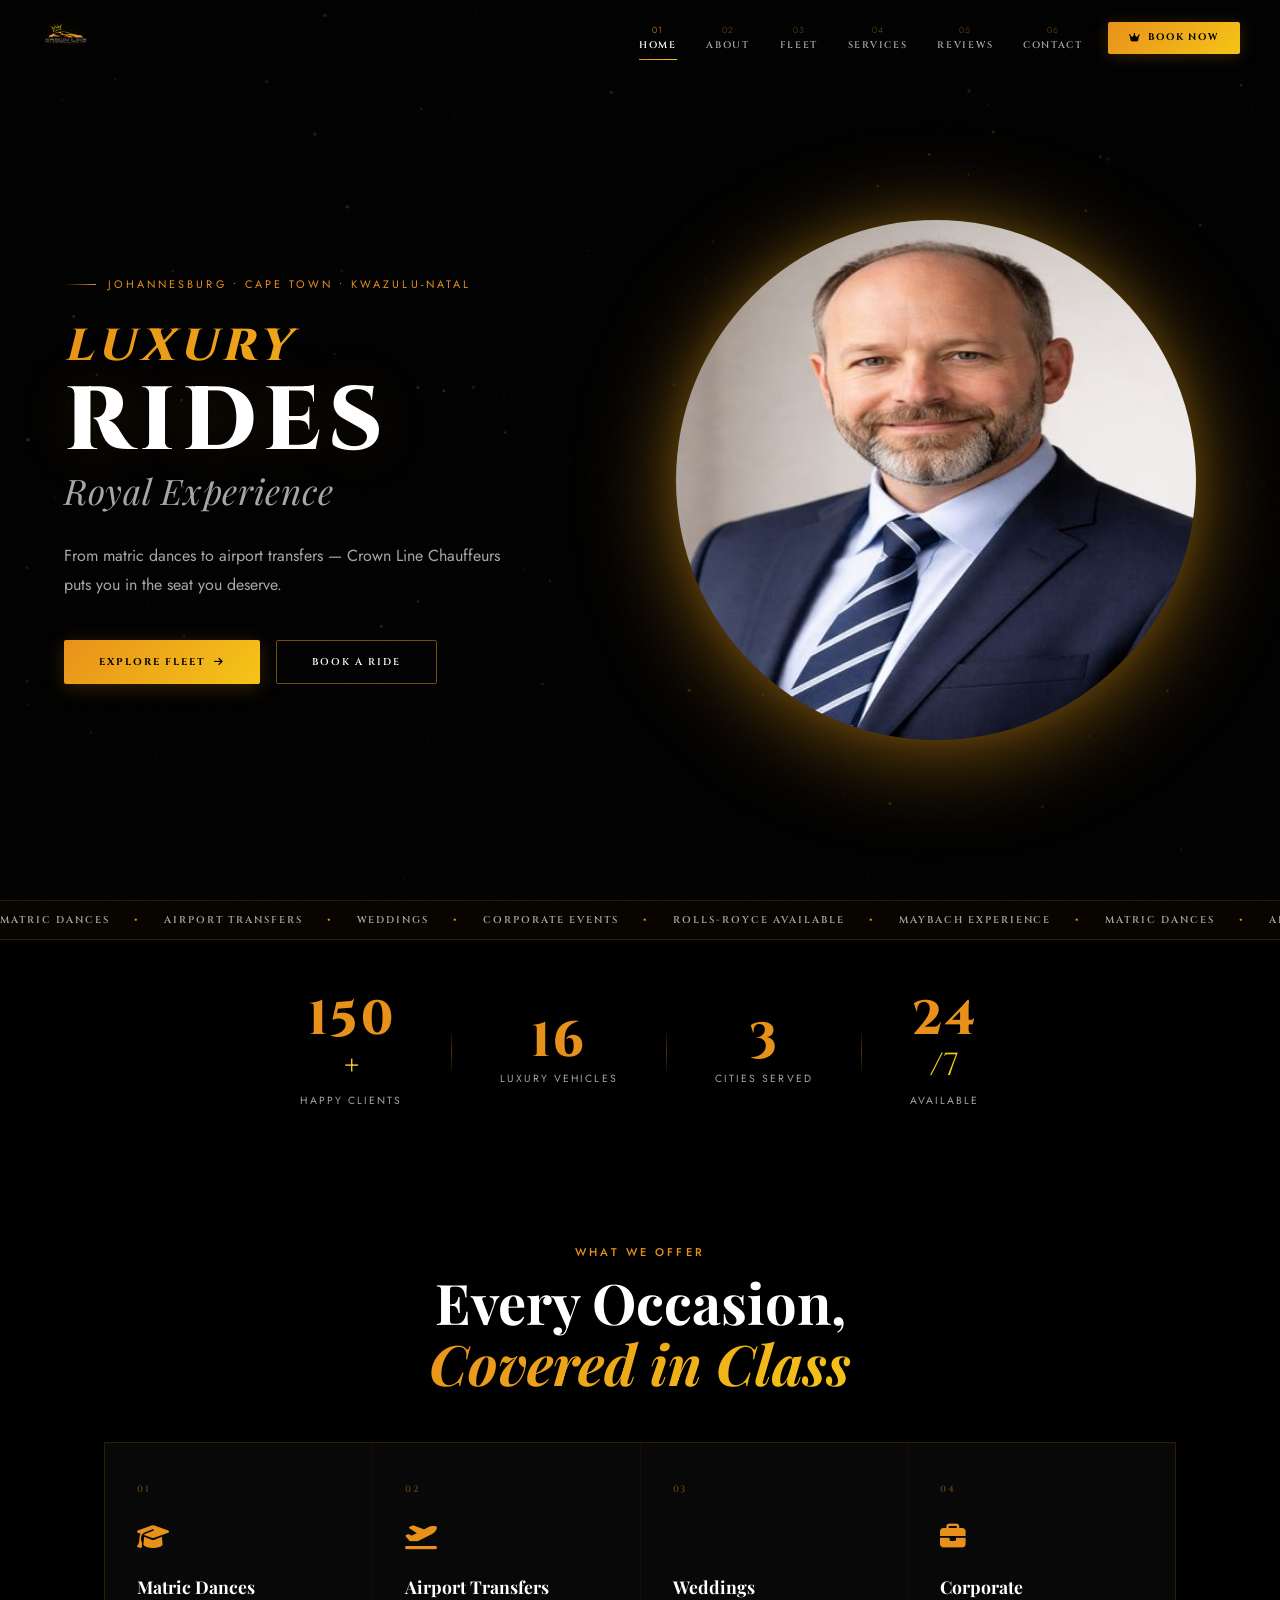
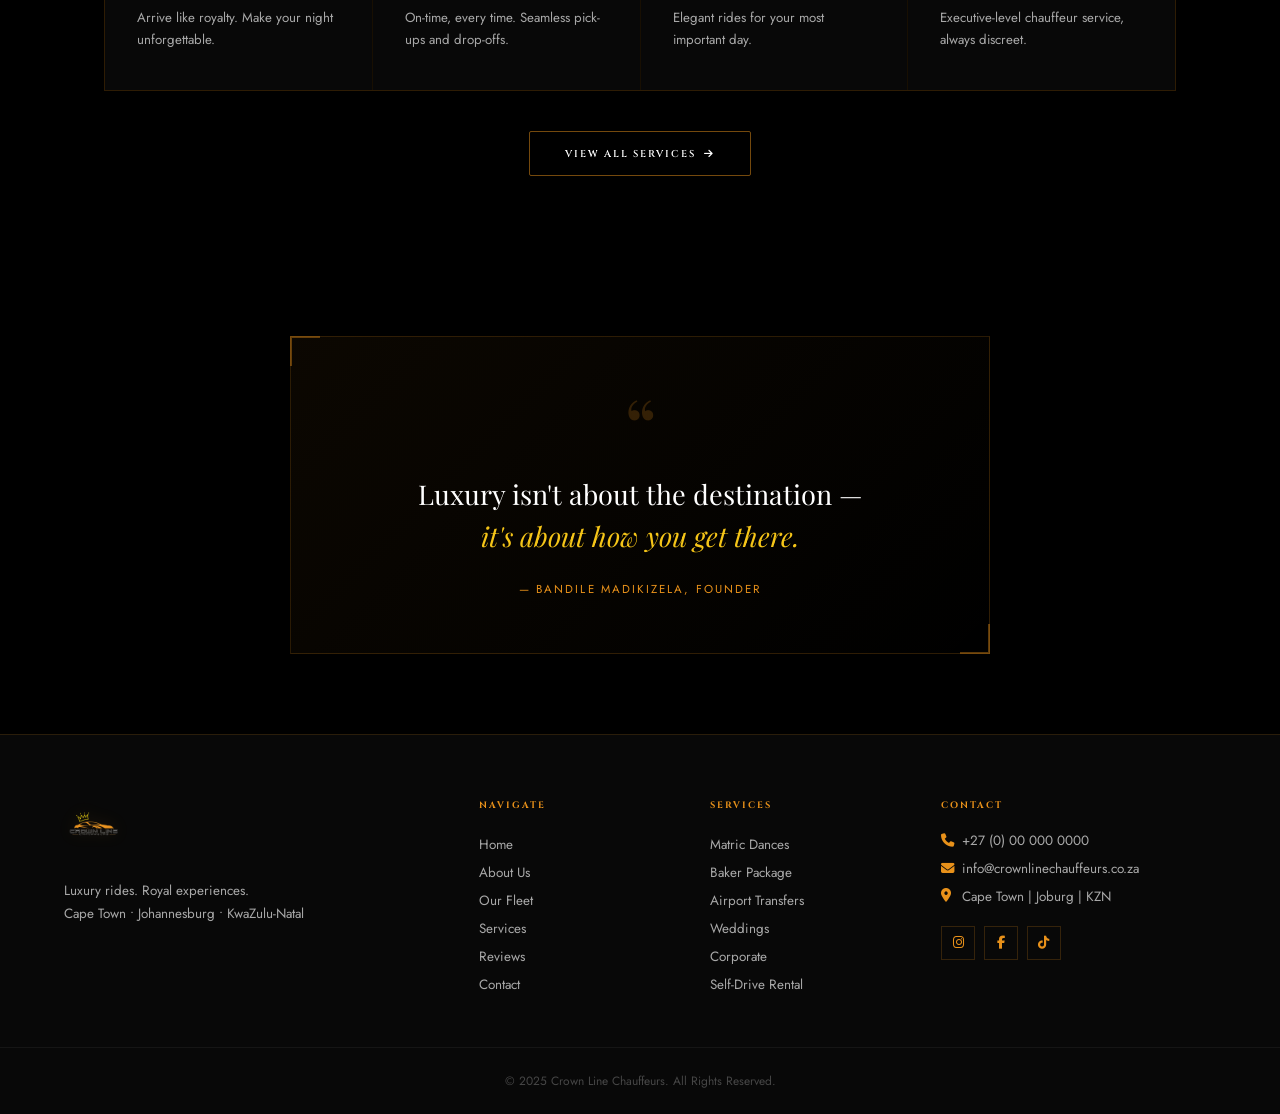
==== commit 7984898d: "Add files via upload" ====
--- a/index.html
+++ b/index.html
@@ -5,137 +5,195 @@
   <meta name="viewport" content="width=device-width, initial-scale=1.0"/>
   <title>Crown Line Chauffeurs — Luxury Rides, Royal Experience</title>
   <link rel="stylesheet" href="style.css"/>
-  <link href="https://fonts.googleapis.com/css2?family=Cormorant+Garamond:ital,wght@0,300;0,400;0,600;0,700;1,300;1,400;1,600;1,700&family=Exo+2:wght@200;300;400;500;600;700&family=Bebas+Neue&display=swap" rel="stylesheet"/>
+  <link href="https://fonts.googleapis.com/css2?family=Cinzel:wght@400;500;600;700;800&family=Playfair+Display:ital,wght@0,400;0,600;0,700;1,400;1,600;1,700&family=Jost:wght@200;300;400;500;600;700&display=swap" rel="stylesheet"/>
   <link rel="stylesheet" href="https://cdnjs.cloudflare.com/ajax/libs/font-awesome/6.5.0/css/all.min.css"/>
 </head>
 <body>
 <canvas id="bgCanvas"></canvas>
-
-<!-- PAGE TRANSITION WIPE -->
 <div class="page-wipe" id="pageWipe"></div>
-
-<!-- ══ NAVBAR ══ -->
+<div class="grain-overlay"></div>
+
+<!-- NAVBAR -->
 <nav id="navbar">
   <div class="nav-inner">
     <a href="#" class="nav-logo" onclick="navigateTo('home');return false;">
-      <img src="logo.png" alt="Crown Line Chauffeurs"/>
+      <img src="[data-uri]" alt="Crown Line Chauffeurs"/>
     </a>
     <button class="hamburger" id="hamburger" aria-label="Menu">
       <span></span><span></span><span></span>
     </button>
     <ul class="nav-links" id="navLinks">
-      <li><a href="#" class="nav-link active" data-page="home"     onclick="navigateTo('home');return false;">Home</a></li>
-      <li><a href="#" class="nav-link"        data-page="about"    onclick="navigateTo('about');return false;">About</a></li>
-      <li><a href="#" class="nav-link"        data-page="fleet"    onclick="navigateTo('fleet');return false;">Fleet</a></li>
-      <li><a href="#" class="nav-link"        data-page="services" onclick="navigateTo('services');return false;">Services</a></li>
-      <li><a href="#" class="nav-link"        data-page="reviews"  onclick="navigateTo('reviews');return false;">Reviews</a></li>
-      <li><a href="#" class="nav-link"        data-page="contact"  onclick="navigateTo('contact');return false;">Contact</a></li>
-      <li><a href="#" class="nav-cta"                              onclick="navigateTo('contact');return false;">Book Now</a></li>
+      <li><a href="#" class="nav-link active" data-page="home"     onclick="navigateTo('home');return false;"><span class="nl-num">01</span>Home</a></li>
+      <li><a href="#" class="nav-link"        data-page="about"    onclick="navigateTo('about');return false;"><span class="nl-num">02</span>About</a></li>
+      <li><a href="#" class="nav-link"        data-page="fleet"    onclick="navigateTo('fleet');return false;"><span class="nl-num">03</span>Fleet</a></li>
+      <li><a href="#" class="nav-link"        data-page="services" onclick="navigateTo('services');return false;"><span class="nl-num">04</span>Services</a></li>
+      <li><a href="#" class="nav-link"        data-page="reviews"  onclick="navigateTo('reviews');return false;"><span class="nl-num">05</span>Reviews</a></li>
+      <li><a href="#" class="nav-link"        data-page="contact"  onclick="navigateTo('contact');return false;"><span class="nl-num">06</span>Contact</a></li>
+      <li><a href="#" class="nav-book" onclick="navigateTo('contact');return false;"><i class="fas fa-crown"></i> Book Now</a></li>
     </ul>
   </div>
 </nav>
 
-<!-- ══════════════ PAGE: HOME ══════════════ -->
+<!-- HOME -->
 <section id="page-home" class="page active">
   <div class="hero">
-    <div class="hero-content reveal">
-      <p class="hero-sub">Johannesburg · Cape Town · KwaZulu-Natal</p>
-      <h1 class="hero-title"><em>Luxury</em> Rides<br/><span>Royal Experience</span></h1>
+    <div class="hero-left reveal">
+      <div class="hero-pretitle">
+        <span class="pretitle-line"></span>
+        <span>Johannesburg &bull; Cape Town &bull; KwaZulu-Natal</span>
+      </div>
+      <h1 class="hero-heading">
+        <span class="hero-h-line1"><em>Luxury</em></span>
+        <span class="hero-h-line2">Rides</span>
+        <span class="hero-h-line3">Royal Experience</span>
+      </h1>
       <p class="hero-desc">From matric dances to airport transfers — Crown Line Chauffeurs puts you in the seat you deserve.</p>
-      <div class="hero-btns">
-        <button class="btn-primary" onclick="navigateTo('fleet')">Explore Fleet</button>
-        <button class="btn-outline" onclick="navigateTo('contact')">Book a Ride</button>
-      </div>
-    </div>
-    <div class="hero-car reveal-right">
-      <div class="car-glow"></div>
-      <svg class="car-svg" viewBox="0 0 700 280" fill="none" xmlns="http://www.w3.org/2000/svg">
-        <path d="M50 200 Q80 160 160 120 Q230 85 340 80 Q430 76 500 100 Q560 118 620 155 L660 185 Q670 195 650 205 L600 208 Q590 240 560 242 Q530 244 520 208 L200 210 Q190 242 160 243 Q130 244 120 208 L50 208 Z" fill="#E8911A" opacity="0.9"/>
-        <path d="M160 120 Q200 88 280 82 Q360 76 440 85 Q500 92 540 115" stroke="#FF9F1C" stroke-width="2" fill="none" opacity="0.6"/>
-        <path d="M300 82 Q320 60 360 58 Q400 56 430 70 Q460 84 470 100" fill="#CC7A10" opacity="0.5"/>
-        <ellipse cx="150" cy="215" rx="28" ry="28" fill="#111"/>
-        <ellipse cx="150" cy="215" rx="20" ry="20" fill="#1a1a1a" stroke="#E8911A" stroke-width="2"/>
-        <ellipse cx="150" cy="215" rx="8" ry="8" fill="#E8911A"/>
-        <ellipse cx="540" cy="215" rx="28" ry="28" fill="#111"/>
-        <ellipse cx="540" cy="215" rx="20" ry="20" fill="#1a1a1a" stroke="#E8911A" stroke-width="2"/>
-        <ellipse cx="540" cy="215" rx="8" ry="8" fill="#E8911A"/>
-      </svg>
+      <div class="hero-actions">
+        <button class="btn-gold" onclick="navigateTo('fleet')">Explore Fleet <i class="fas fa-arrow-right"></i></button>
+        <button class="btn-ghost" onclick="navigateTo('contact')">Book a Ride</button>
+      </div>
+    </div>
+    <div class="hero-right reveal-right">
+      <div class="hero-logo-glow"></div>
+      <div class="hero-logo-ring"></div>
+      <img class="hero-logo-float" src="[data-uri]" alt="Crown Line"/>
+    </div>
+  </div>
+
+  <!-- MARQUEE STRIP -->
+  <div class="marquee-strip">
+    <div class="marquee-track">
+      <span>Matric Dances</span><span class="dot">&bull;</span>
+      <span>Airport Transfers</span><span class="dot">&bull;</span>
+      <span>Weddings</span><span class="dot">&bull;</span>
+      <span>Corporate Events</span><span class="dot">&bull;</span>
+      <span>Rolls-Royce Available</span><span class="dot">&bull;</span>
+      <span>Maybach Experience</span><span class="dot">&bull;</span>
+      <span>Matric Dances</span><span class="dot">&bull;</span>
+      <span>Airport Transfers</span><span class="dot">&bull;</span>
+      <span>Weddings</span><span class="dot">&bull;</span>
+      <span>Corporate Events</span><span class="dot">&bull;</span>
+      <span>Rolls-Royce Available</span><span class="dot">&bull;</span>
+      <span>Maybach Experience</span><span class="dot">&bull;</span>
     </div>
   </div>
 
   <!-- STATS -->
-  <div class="stats-strip reveal-up">
-    <div class="stat-item"><span class="stat-num" data-target="150">0</span><span class="stat-plus">+</span><span class="stat-label">Happy Clients</span></div>
-    <div class="stat-divider"></div>
-    <div class="stat-item"><span class="stat-num" data-target="12">0</span><span class="stat-label">Luxury Vehicles</span></div>
-    <div class="stat-divider"></div>
-    <div class="stat-item"><span class="stat-num" data-target="3">0</span><span class="stat-label">Cities Served</span></div>
-    <div class="stat-divider"></div>
-    <div class="stat-item"><span class="stat-num" data-target="24">0</span><span class="stat-plus">/7</span><span class="stat-label">Available</span></div>
+  <div class="stats-strip">
+    <div class="stat-item reveal-up" style="--delay:0s">
+      <span class="stat-num" data-target="150">0</span><span class="stat-plus">+</span>
+      <span class="stat-label">Happy Clients</span>
+    </div>
+    <div class="stat-sep"></div>
+    <div class="stat-item reveal-up" style="--delay:0.1s">
+      <span class="stat-num" data-target="16">0</span>
+      <span class="stat-label">Luxury Vehicles</span>
+    </div>
+    <div class="stat-sep"></div>
+    <div class="stat-item reveal-up" style="--delay:0.2s">
+      <span class="stat-num" data-target="3">0</span>
+      <span class="stat-label">Cities Served</span>
+    </div>
+    <div class="stat-sep"></div>
+    <div class="stat-item reveal-up" style="--delay:0.3s">
+      <span class="stat-num" data-target="24">0</span><span class="stat-plus">/7</span>
+      <span class="stat-label">Available</span>
+    </div>
   </div>
 
   <!-- SERVICE TEASERS -->
-  <div class="home-services">
-    <p class="section-tag">What We Offer</p>
-    <h2 class="section-title"><em>Every Occasion,</em><br/>Covered in Class</h2>
-    <div class="services-grid-home">
-      <div class="s-card reveal-up" style="--delay:0s"><div class="s-icon"><i class="fas fa-graduation-cap"></i></div><h3>Matric Dances</h3><p>Make your big night unforgettable. Arrive like royalty.</p></div>
-      <div class="s-card reveal-up" style="--delay:0.1s"><div class="s-icon"><i class="fas fa-plane-departure"></i></div><h3>Airport Transfers</h3><p>On-time, every time. Professional pick-ups and drop-offs.</p></div>
-      <div class="s-card reveal-up" style="--delay:0.2s"><div class="s-icon"><i class="fas fa-rings-wedding"></i></div><h3>Weddings</h3><p>Elegant rides for your most important day.</p></div>
-      <div class="s-card reveal-up" style="--delay:0.3s"><div class="s-icon"><i class="fas fa-briefcase"></i></div><h3>Corporate Events</h3><p>Executive-level chauffeur service for business clients.</p></div>
-    </div>
-    <button class="btn-primary" onclick="navigateTo('services')" style="margin-top:2rem;">View All Services</button>
+  <div class="home-services-wrap">
+    <div class="home-svc-header reveal-up">
+      <p class="section-tag">What We Offer</p>
+      <h2 class="section-title">Every Occasion,<br/><em>Covered in Class</em></h2>
+    </div>
+    <div class="home-svc-grid">
+      <div class="svc-tile reveal-up" style="--delay:0s">
+        <div class="svc-num">01</div>
+        <div class="svc-icon"><i class="fas fa-graduation-cap"></i></div>
+        <h3>Matric Dances</h3>
+        <p>Arrive like royalty. Make your night unforgettable.</p>
+        <div class="svc-arrow"><i class="fas fa-arrow-right"></i></div>
+      </div>
+      <div class="svc-tile reveal-up" style="--delay:0.08s">
+        <div class="svc-num">02</div>
+        <div class="svc-icon"><i class="fas fa-plane-departure"></i></div>
+        <h3>Airport Transfers</h3>
+        <p>On-time, every time. Seamless pick-ups and drop-offs.</p>
+        <div class="svc-arrow"><i class="fas fa-arrow-right"></i></div>
+      </div>
+      <div class="svc-tile reveal-up" style="--delay:0.16s">
+        <div class="svc-num">03</div>
+        <div class="svc-icon"><i class="fas fa-rings-wedding"></i></div>
+        <h3>Weddings</h3>
+        <p>Elegant rides for your most important day.</p>
+        <div class="svc-arrow"><i class="fas fa-arrow-right"></i></div>
+      </div>
+      <div class="svc-tile reveal-up" style="--delay:0.24s">
+        <div class="svc-num">04</div>
+        <div class="svc-icon"><i class="fas fa-briefcase"></i></div>
+        <h3>Corporate</h3>
+        <p>Executive-level chauffeur service, always discreet.</p>
+        <div class="svc-arrow"><i class="fas fa-arrow-right"></i></div>
+      </div>
+    </div>
+    <div class="home-svc-cta reveal-up">
+      <button class="btn-ghost" onclick="navigateTo('services')">View All Services <i class="fas fa-arrow-right"></i></button>
+    </div>
   </div>
 
   <!-- QUOTE -->
-  <div class="quote-section reveal-up">
-    <div class="quote-inner">
-      <i class="fas fa-quote-left quote-icon"></i>
-      <blockquote>"Luxury isn't about the destination —<br/><em>it's about how you get there.</em>"</blockquote>
-      <p class="quote-author">— Bandile Madikizela, Founder of Crown Line Chauffeurs</p>
+  <div class="quote-block reveal-up">
+    <div class="quote-block-inner">
+      <div class="qb-deco">&ldquo;</div>
+      <blockquote>Luxury isn't about the destination &mdash;<br/><em>it's about how you get there.</em></blockquote>
+      <cite>&mdash; Bandile Madikizela, Founder</cite>
     </div>
   </div>
 </section>
 
-<!-- ══════════════ PAGE: ABOUT ══════════════ -->
+<!-- ABOUT -->
 <section id="page-about" class="page">
   <div class="page-header">
     <p class="section-tag">Our Story</p>
-    <h2 class="section-title"><em>Who We Are</em></h2>
-  </div>
-  <div class="about-grid">
-    <div class="about-image-col reveal">
-      <div class="about-img-frame">
-        <img id="bandilePhoto" src="" alt="Bandile Madikizela — Founder"/>
-      </div>
-      <div class="about-accent-box"><span class="accent-num">2+</span><span class="accent-text">Years of Excellence</span></div>
+    <h2 class="section-title">Who We <em>Are</em></h2>
+  </div>
+  <div class="about-layout">
+    <div class="about-img-col reveal">
+      <div class="about-photo-wrap">
+        <img src="[data-uri]" alt="Bandile Madikizela"/>
+        <div class="about-photo-border"></div>
+      </div>
+      <div class="about-stat-badge">
+        <span class="asb-num">Est.</span>
+        <span class="asb-year">2023</span>
+        <span class="asb-label">Cape Town, SA</span>
+      </div>
     </div>
     <div class="about-text-col reveal">
       <p class="section-tag">The Crown Line Story</p>
-      <h3 class="about-heading">From Passion to<br/><em>Prestige</em></h3>
-      <p class="about-body">Crown Line Chauffeurs was born from one man's deep love for cars. Bandile Madikizela, the founder and driving force behind the brand, grew up with an unshakeable passion for automobiles — their power, their elegance, and the feeling they create.</p>
-      <p class="about-body">In 2023, Bandile turned that passion into purpose. He wanted to give everyone — not just the ultra-wealthy — a chance to experience the thrill and luxury of being driven in a world-class vehicle. Whether it's a matric dance, a wedding, a corporate event, or simply a journey in style, Crown Line Chauffeurs delivers that royal experience every single time.</p>
-      <p class="about-body">Today, Crown Line operates across Cape Town, Johannesburg and KwaZulu-Natal — with a hand-picked fleet of premium vehicles, a team of professional chauffeurs, and an unwavering commitment to making every ride extraordinary.</p>
-      <div class="about-values">
-        <div class="value-pill"><i class="fas fa-shield-halved"></i> Safety First</div>
-        <div class="value-pill"><i class="fas fa-star"></i> Premium Quality</div>
-        <div class="value-pill"><i class="fas fa-clock"></i> Always On Time</div>
-        <div class="value-pill"><i class="fas fa-handshake"></i> White-Glove Service</div>
-      </div>
-    </div>
-  </div>
-
-  <!-- BANDILE PROFILE -->
-  <div class="martin-section reveal-up">
-    <div class="martin-card">
-      <div class="martin-avatar">
-        <img id="bandileAvatar" src="" alt="Bandile Madikizela"/>
-      </div>
-      <div class="martin-info">
+      <h3 class="about-heading">From Passion<br/>to <em>Prestige</em></h3>
+      <p class="about-body">Crown Line Chauffeurs was born from one man's deep love for cars. Bandile Madikizela, the founder, grew up with an unshakeable passion for automobiles — their power, elegance, and the feeling they create.</p>
+      <p class="about-body">In 2023, Bandile turned that passion into purpose. He wanted to give everyone the chance to experience the thrill of being driven in a world-class vehicle. Whether it's a matric dance, a wedding, or a corporate transfer, Crown Line delivers a royal experience every time.</p>
+      <p class="about-body">Today, Crown Line operates across Cape Town, Johannesburg and KwaZulu-Natal with a hand-picked fleet of premium vehicles and a commitment to excellence in every detail.</p>
+      <div class="about-pills">
+        <div class="pill"><i class="fas fa-shield-halved"></i> Safety First</div>
+        <div class="pill"><i class="fas fa-star"></i> Premium Quality</div>
+        <div class="pill"><i class="fas fa-clock"></i> Always On Time</div>
+        <div class="pill"><i class="fas fa-handshake"></i> White-Glove</div>
+      </div>
+    </div>
+  </div>
+  <div class="bandile-profile reveal-up">
+    <div class="bp-card">
+      <div class="bp-avatar">
+        <img src="[data-uri]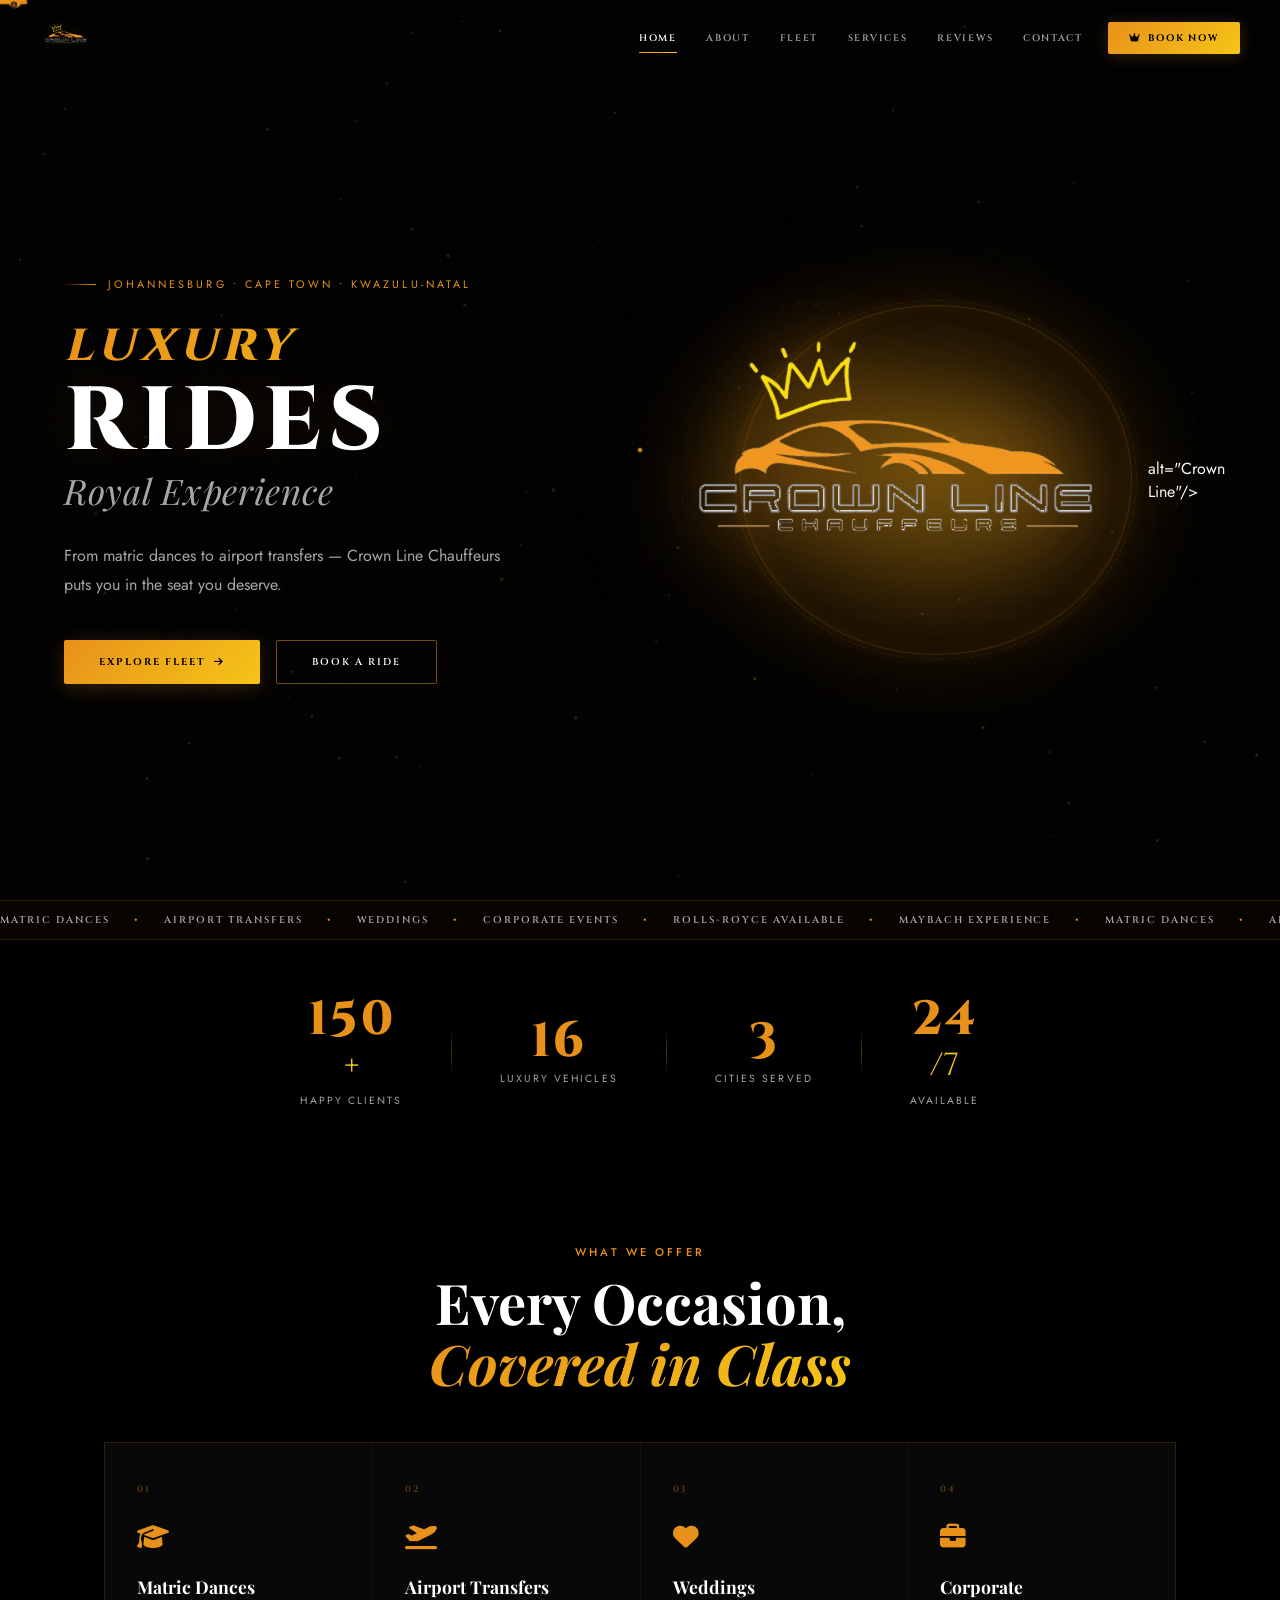
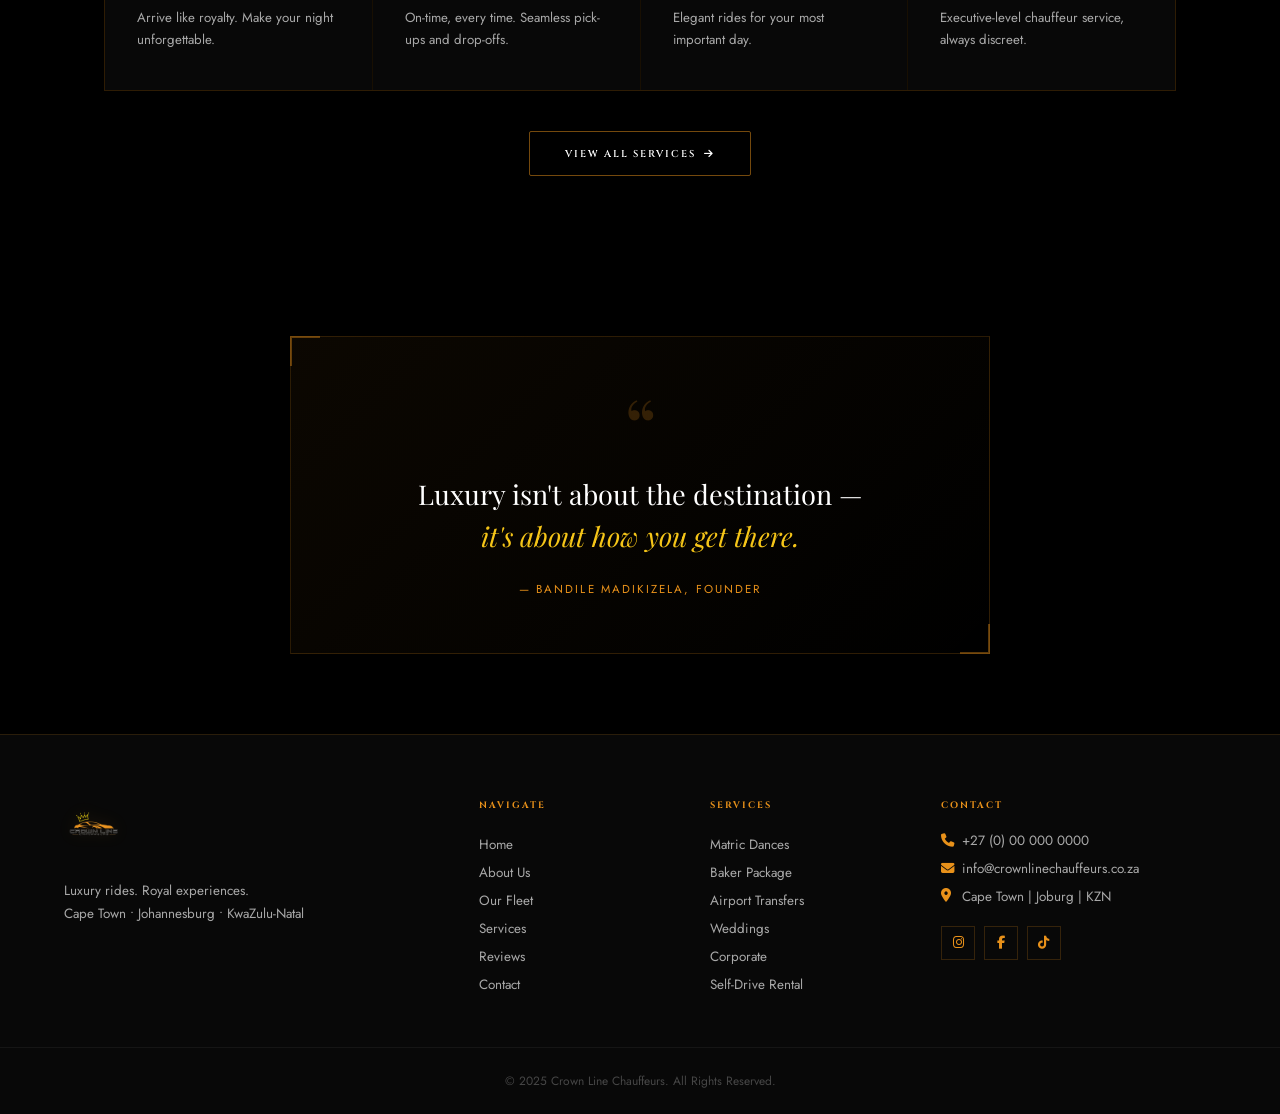
==== commit 5c6186b5: "Add files via upload" ====
--- a/index.html
+++ b/index.html
@@ -23,12 +23,12 @@
       <span></span><span></span><span></span>
     </button>
     <ul class="nav-links" id="navLinks">
-      <li><a href="#" class="nav-link active" data-page="home"     onclick="navigateTo('home');return false;"><span class="nl-num">01</span>Home</a></li>
-      <li><a href="#" class="nav-link"        data-page="about"    onclick="navigateTo('about');return false;"><span class="nl-num">02</span>About</a></li>
-      <li><a href="#" class="nav-link"        data-page="fleet"    onclick="navigateTo('fleet');return false;"><span class="nl-num">03</span>Fleet</a></li>
-      <li><a href="#" class="nav-link"        data-page="services" onclick="navigateTo('services');return false;"><span class="nl-num">04</span>Services</a></li>
-      <li><a href="#" class="nav-link"        data-page="reviews"  onclick="navigateTo('reviews');return false;"><span class="nl-num">05</span>Reviews</a></li>
-      <li><a href="#" class="nav-link"        data-page="contact"  onclick="navigateTo('contact');return false;"><span class="nl-num">06</span>Contact</a></li>
+      <li><a href="#" class="nav-link active" data-page="home"     onclick="navigateTo('home');return false;">Home</a></li>
+      <li><a href="#" class="nav-link"        data-page="about"    onclick="navigateTo('about');return false;">About</a></li>
+      <li><a href="#" class="nav-link"        data-page="fleet"    onclick="navigateTo('fleet');return false;">Fleet</a></li>
+      <li><a href="#" class="nav-link"        data-page="services" onclick="navigateTo('services');return false;">Services</a></li>
+      <li><a href="#" class="nav-link"        data-page="reviews"  onclick="navigateTo('reviews');return false;">Reviews</a></li>
+      <li><a href="#" class="nav-link"        data-page="contact"  onclick="navigateTo('contact');return false;">Contact</a></li>
       <li><a href="#" class="nav-book" onclick="navigateTo('contact');return false;"><i class="fas fa-crown"></i> Book Now</a></li>
     </ul>
   </div>
@@ -56,7 +56,7 @@
     <div class="hero-right reveal-right">
       <div class="hero-logo-glow"></div>
       <div class="hero-logo-ring"></div>
-      <img class="hero-logo-float" src="[data-uri]" alt="Crown Line"/>
+      <img class="hero-logo-float" src="[data-uri]" alt="Crown Line"/> alt="Crown Line"/>
     </div>
   </div>
 
@@ -124,7 +124,7 @@
       </div>
       <div class="svc-tile reveal-up" style="--delay:0.16s">
         <div class="svc-num">03</div>
-        <div class="svc-icon"><i class="fas fa-rings-wedding"></i></div>
+        <div class="svc-icon"><i class="fas fa-heart"></i></div>
         <h3>Weddings</h3>
         <p>Elegant rides for your most important day.</p>
         <div class="svc-arrow"><i class="fas fa-arrow-right"></i></div>
@@ -282,7 +282,7 @@
     </div>
     <div class="srv-row reveal-up" style="--delay:0.1s">
       <div class="srv-row-num">03</div>
-      <div class="srv-row-icon"><i class="fas fa-rings-wedding"></i></div>
+      <div class="srv-row-icon"><i class="fas fa-heart"></i></div>
       <div class="srv-row-body">
         <h3>Weddings &amp; Events</h3>
         <p>Elegant, beautifully presented vehicles and professional chauffeurs for your most important day.</p>
@@ -300,7 +300,7 @@
     </div>
     <div class="srv-row reveal-up" style="--delay:0.2s">
       <div class="srv-row-num">05</div>
-      <div class="srv-row-icon"><i class="fas fa-champagne-glasses"></i></div>
+      <div class="srv-row-icon"><i class="fas fa-wine-glass"></i></div>
       <div class="srv-row-body">
         <h3>Celebrations &amp; Nights Out</h3>
         <p>Birthdays, anniversaries, year-end functions — arrive and depart in true Crown Line fashion.</p>
--- a/style.css
+++ b/style.css
@@ -25,6 +25,29 @@
 /* CANVAS */
 #bgCanvas{position:fixed;inset:0;z-index:0;pointer-events:none;opacity:.4}
 
+/* CUSTOM CURSOR */
+*{cursor:none!important}
+.cursor-car{
+  position:fixed;z-index:9999;pointer-events:none;
+  width:48px;height:24px;
+  transition:opacity .2s;
+  top:0;left:0;
+  transform-origin:center center;
+}
+.cursor-trail{
+  position:fixed;z-index:9998;pointer-events:none;
+  width:6px;height:6px;border-radius:50%;
+  background:radial-gradient(circle,var(--gld),var(--or));
+  opacity:0;
+  top:0;left:0;
+  transition:opacity .3s;
+  box-shadow:0 0 8px var(--or);
+}
+@media(max-width:768px){
+  *{cursor:auto!important}
+  .cursor-car,.cursor-trail{display:none!important}
+}
+
 /* GRAIN */
 .grain-overlay{position:fixed;inset:0;z-index:1;pointer-events:none;opacity:.025;background-image:url("data:image/svg+xml,%3Csvg viewBox='0 0 256 256' xmlns='http://www.w3.org/2000/svg'%3E%3Cfilter id='noise'%3E%3CfeTurbulence type='fractalNoise' baseFrequency='0.9' numOctaves='4' stitchTiles='stitch'/%3E%3C/filter%3E%3Crect width='100%25' height='100%25' filter='url(%23noise)'/%3E%3C/svg%3E");background-size:128px}
 
@@ -43,14 +66,12 @@
 .nav-logo:hover img{filter:drop-shadow(0 0 14px var(--or));transform:scale(1.03)}
 .nav-links{display:flex;align-items:center;gap:.05rem;list-style:none}
 .nav-link{
-  display:flex;flex-direction:column;align-items:center;
+  display:flex;align-items:center;
   font-family:var(--fc);font-size:.6rem;font-weight:600;letter-spacing:.18em;text-transform:uppercase;
   color:var(--wd);padding:.55rem .9rem;position:relative;transition:color .25s;gap:.15rem;
 }
-.nl-num{font-family:var(--fu);font-size:.55rem;font-weight:300;letter-spacing:.1em;color:rgba(232,145,26,.5);transition:color .25s}
 .nav-link::after{content:'';position:absolute;bottom:0;left:50%;right:50%;height:1.5px;background:linear-gradient(90deg,var(--or),var(--gld));transition:left .3s,right .3s}
 .nav-link:hover,.nav-link.active{color:var(--wh)}
-.nav-link:hover .nl-num,.nav-link.active .nl-num{color:var(--or)}
 .nav-link:hover::after,.nav-link.active::after{left:.9rem;right:.9rem}
 .nav-book{
   display:flex;align-items:center;gap:.4rem;
@@ -99,11 +120,12 @@
 .hero-desc{font-family:var(--fu);font-size:1rem;line-height:1.8;color:var(--wd);max-width:440px;margin-bottom:2.5rem}
 .hero-actions{display:flex;gap:1rem;flex-wrap:wrap}
 .hero-right{position:relative;display:flex;align-items:center;justify-content:center}
-.hero-logo-glow{position:absolute;width:85%;height:85%;border-radius:50%;background:radial-gradient(ellipse,rgba(232,145,26,.35) 0%,rgba(245,197,24,.1) 50%,transparent 75%);filter:blur(50px);animation:lglow 4s ease-in-out infinite alternate}
-.hero-logo-ring{position:absolute;width:72%;height:72%;border-radius:50%;border:1px solid rgba(232,145,26,.15);animation:lring 8s linear infinite}
+.hero-logo-glow{position:absolute;width:88%;height:88%;border-radius:50%;background:radial-gradient(ellipse,rgba(245,197,24,.3) 0%,rgba(232,145,26,.2) 35%,transparent 70%);filter:blur(45px);animation:lglow 4s ease-in-out infinite alternate}
+.hero-logo-ring{position:absolute;width:70%;height:70%;border-radius:50%;border:1px solid rgba(232,145,26,.2);animation:lring 10s linear infinite;box-shadow:0 0 20px rgba(232,145,26,.1) inset,0 0 20px rgba(232,145,26,.08)}
+.hero-logo-ring::before{content:'';position:absolute;inset:-6px;border-radius:50%;border:1px dashed rgba(245,197,24,.1);animation:lring 20s linear infinite reverse}
 @keyframes lglow{from{opacity:.6;transform:scale(.94)}to{opacity:1;transform:scale(1.06)}}
 @keyframes lring{from{transform:rotate(0deg)}to{transform:rotate(360deg)}}
-.hero-logo-float{width:100%;max-width:520px;border-radius:50%;object-fit:cover;animation:lfloat 5s ease-in-out infinite alternate;filter:drop-shadow(0 12px 50px rgba(232,145,26,.4)) drop-shadow(0 0 20px rgba(245,197,24,.2));position:relative;z-index:1}
+.hero-logo-float{width:100%;max-width:500px;animation:lfloat 5s ease-in-out infinite alternate;filter:drop-shadow(0 0 40px rgba(232,145,26,.6)) drop-shadow(0 0 80px rgba(245,197,24,.25)) drop-shadow(0 16px 60px rgba(232,145,26,.35));position:relative;z-index:1;image-rendering:crisp-edges}
 @keyframes lfloat{from{transform:translateY(0) scale(1)}to{transform:translateY(-20px) scale(1.02)}}
 
 /* MARQUEE */
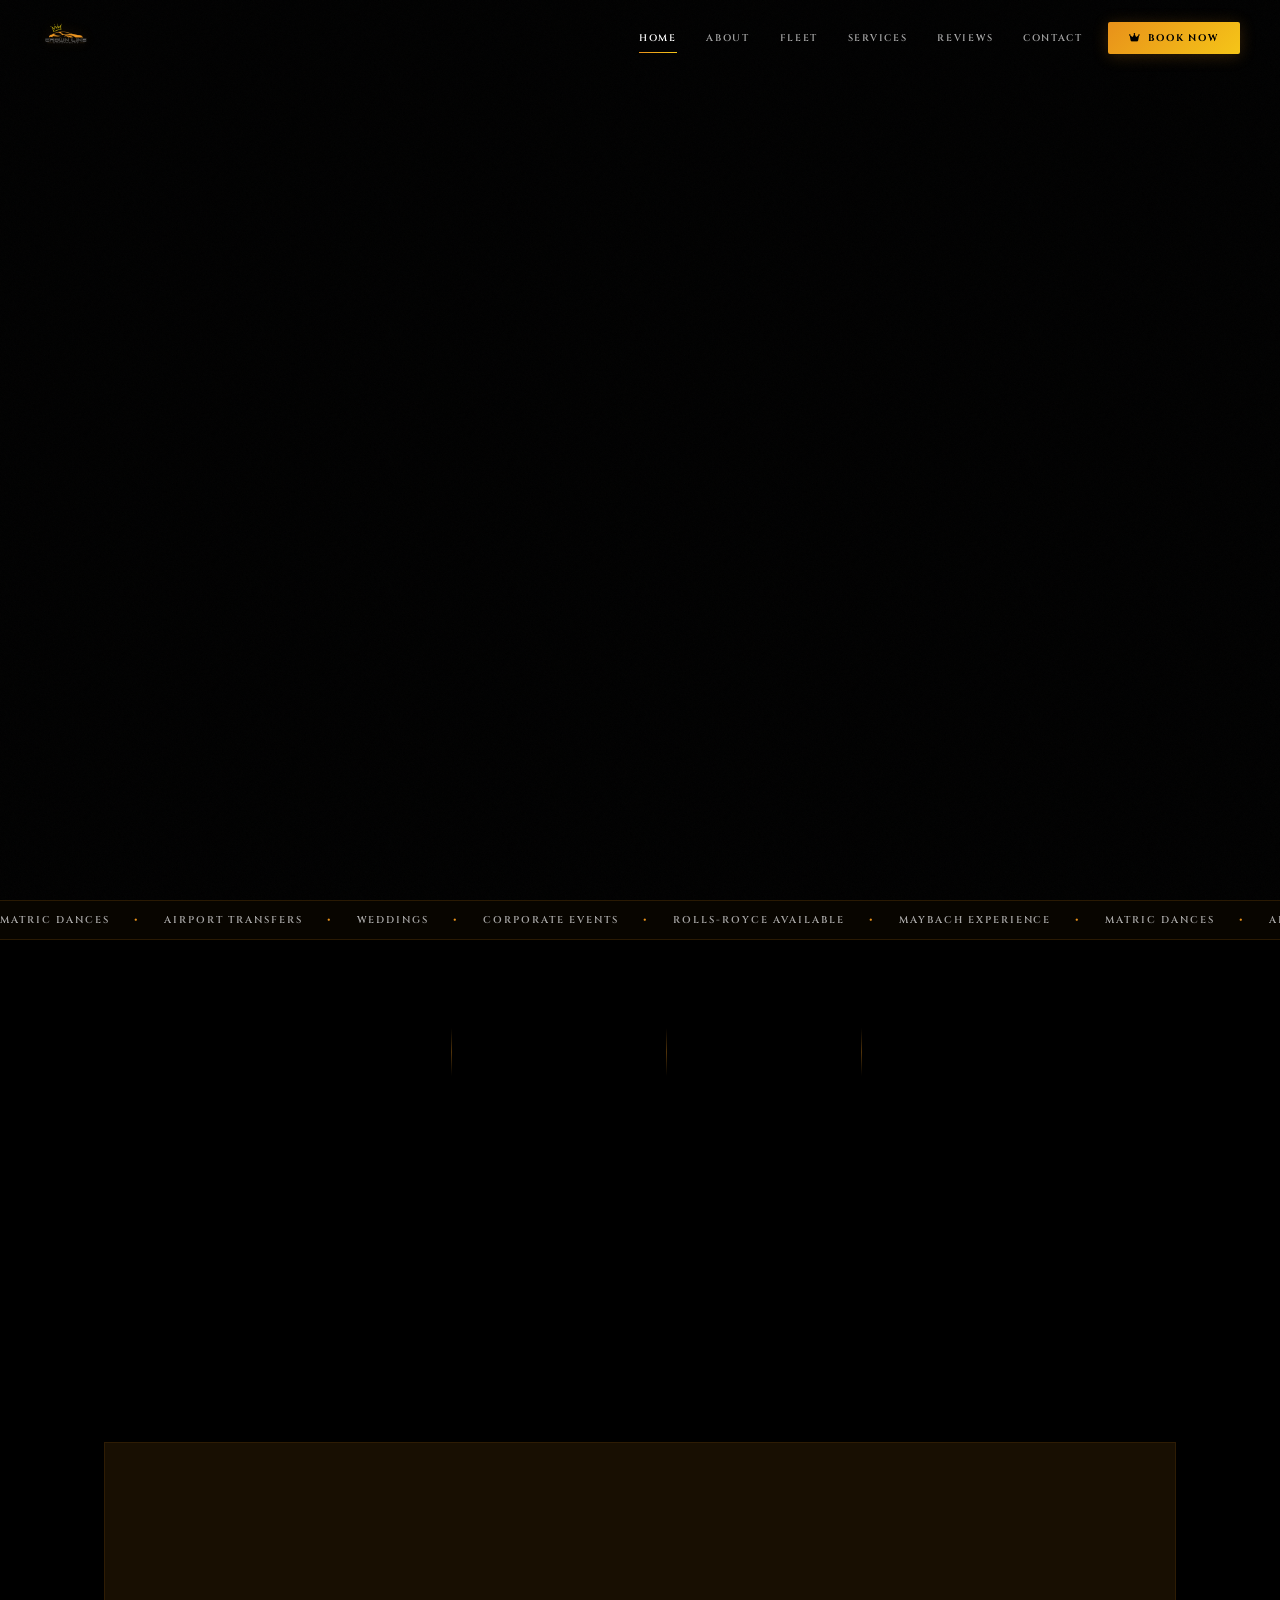
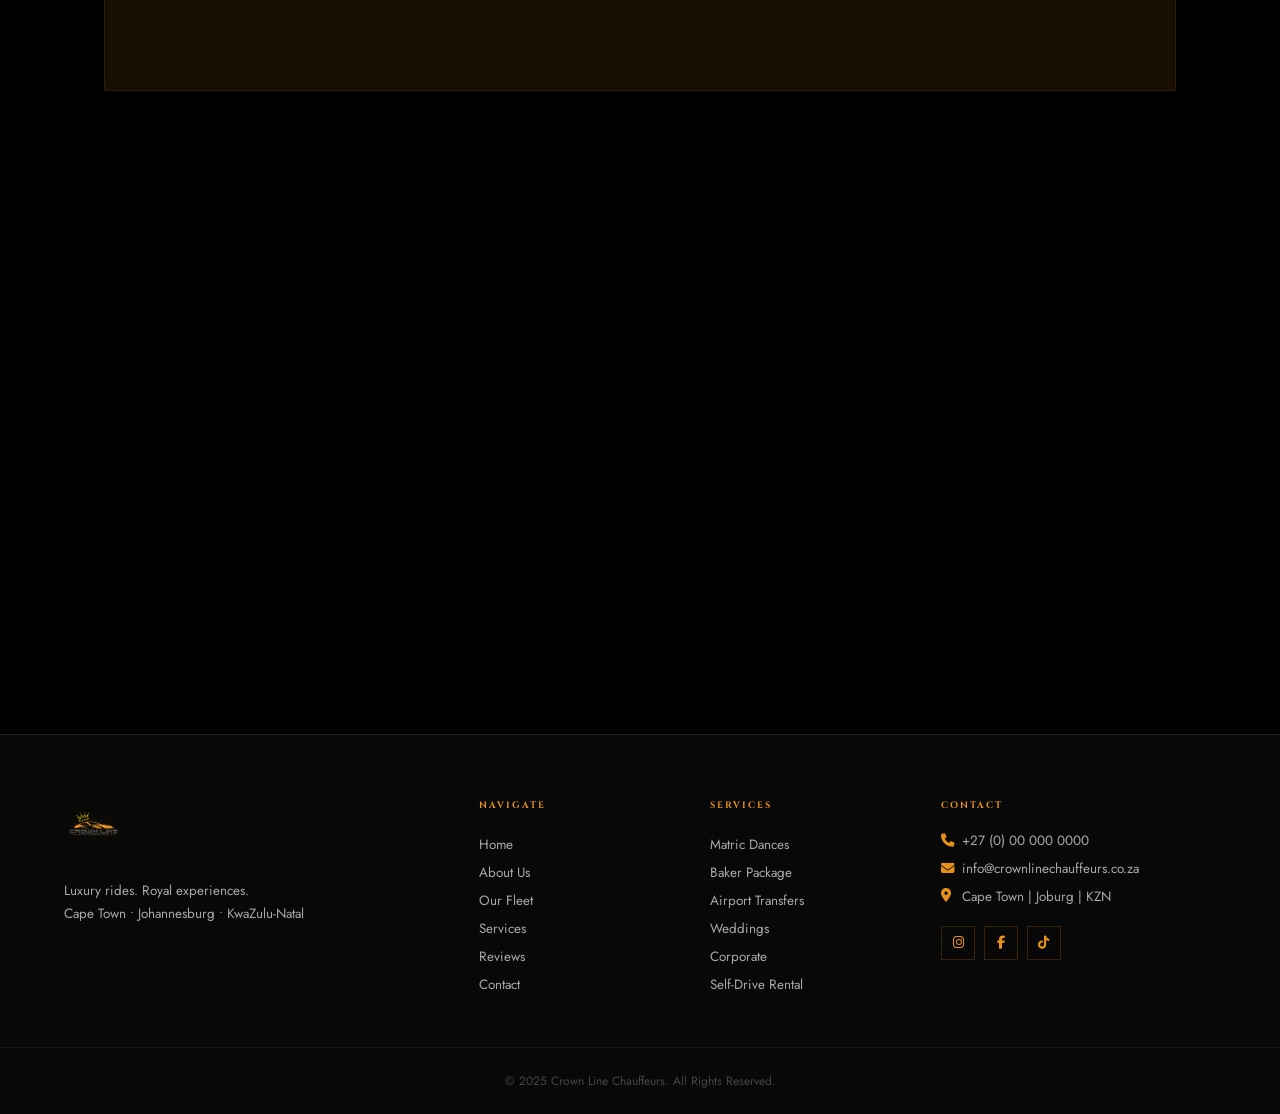
==== commit 864daaa7: "Add files via upload" ====
--- a/index.html
+++ b/index.html
@@ -5,6 +5,8 @@
   <meta name="viewport" content="width=device-width, initial-scale=1.0"/>
   <title>Crown Line Chauffeurs — Luxury Rides, Royal Experience</title>
   <link rel="stylesheet" href="style.css"/>
+  <link rel="icon" href="data:image/svg+xml,%3Csvg xmlns='http://www.w3.org/2000/svg' viewBox='0 0 100 100'%3E%3Cpath d='M10 72L22 22L50 52L78 22L90 72Z' fill='%23F5C518' stroke='%23E8911A' stroke-width='4'/%3E%3Crect x='8' y='72' width='84' height='14' rx='4' fill='%23E8911A'/%3E%3Ccircle cx='22' cy='19' r='5' fill='%23F5C518'/%3E%3Ccircle cx='50' cy='49' r='5' fill='%23F5C518'/%3E%3Ccircle cx='78' cy='19' r='5' fill='%23F5C518'/%3E%3C/svg%3E"/>
+  <link rel="icon" type="image/svg+xml" href="data:image/svg+xml,%3Csvg xmlns='http%3A%2F%2Fwww.w3.org%2F2000%2Fsvg' viewBox='0 0 32 32'%3E%3Cpath d='M4 26 L6 10 L12 18 L16 4 L20 18 L26 10 L28 26 Z' fill='%23E8911A' stroke='%23F5C518' stroke-width='1'/%3E%3Crect x='4' y='26' width='24' height='4' rx='2' fill='%23E8911A'/%3E%3C%2Fsvg%3E"/>
   <link href="https://fonts.googleapis.com/css2?family=Cinzel:wght@400;500;600;700;800&family=Playfair+Display:ital,wght@0,400;0,600;0,700;1,400;1,600;1,700&family=Jost:wght@200;300;400;500;600;700&display=swap" rel="stylesheet"/>
   <link rel="stylesheet" href="https://cdnjs.cloudflare.com/ajax/libs/font-awesome/6.5.0/css/all.min.css"/>
 </head>
@@ -56,7 +58,7 @@
     <div class="hero-right reveal-right">
       <div class="hero-logo-glow"></div>
       <div class="hero-logo-ring"></div>
-      <img class="hero-logo-float" src="[data-uri]" alt="Crown Line"/> alt="Crown Line"/>
+      <img class="hero-logo-float" src="[data-uri]